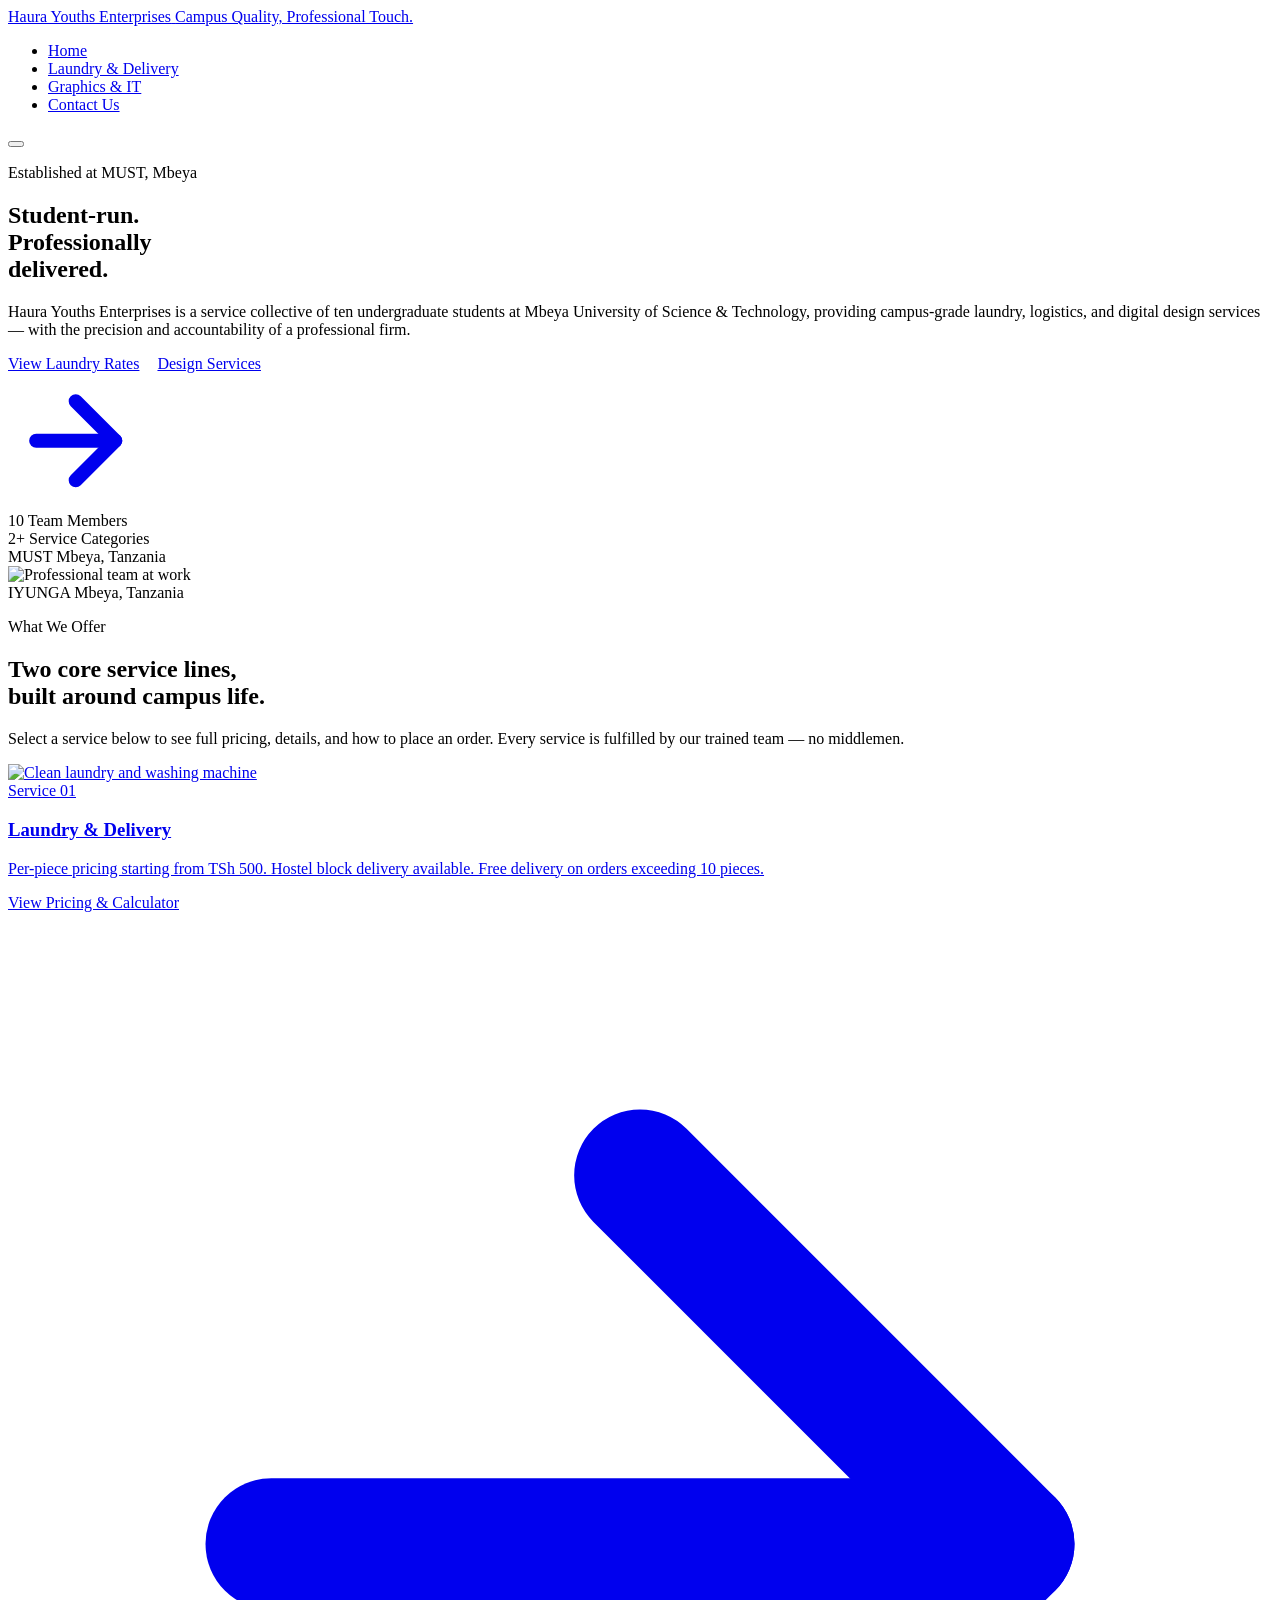
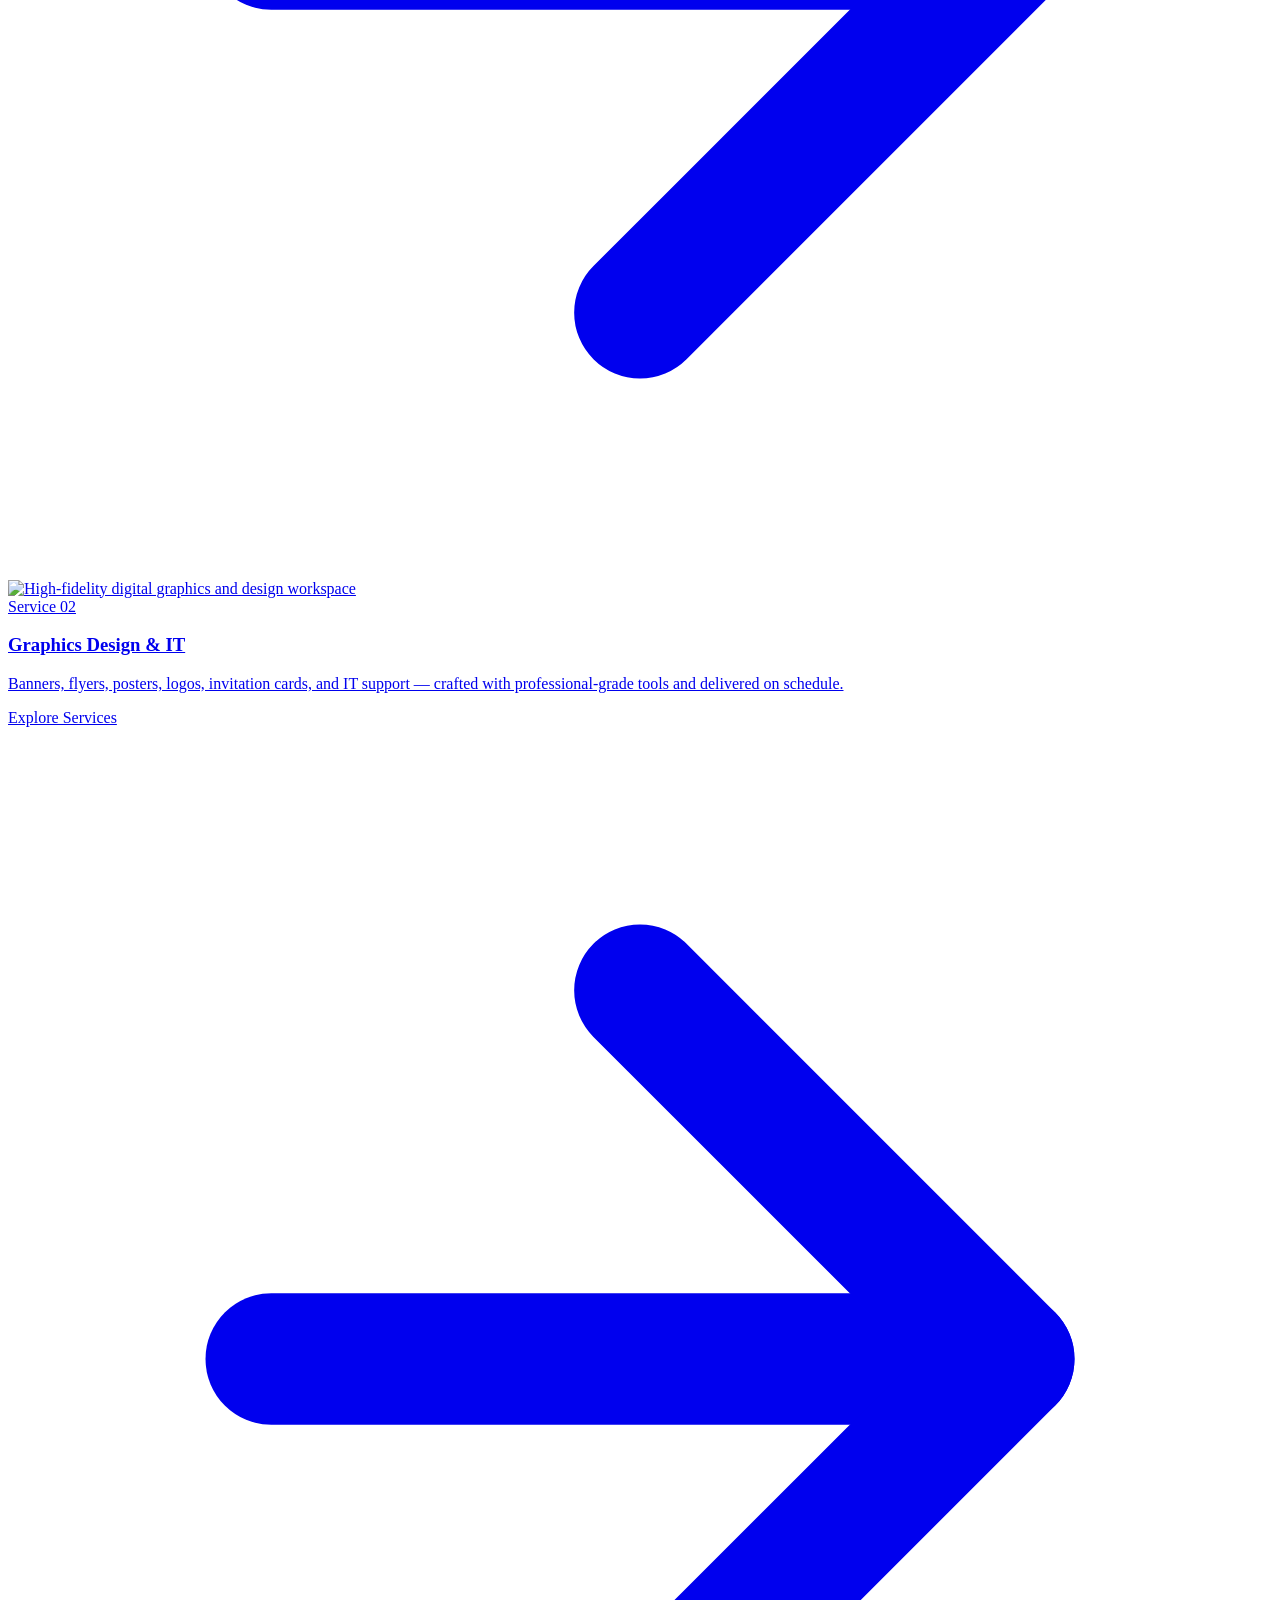
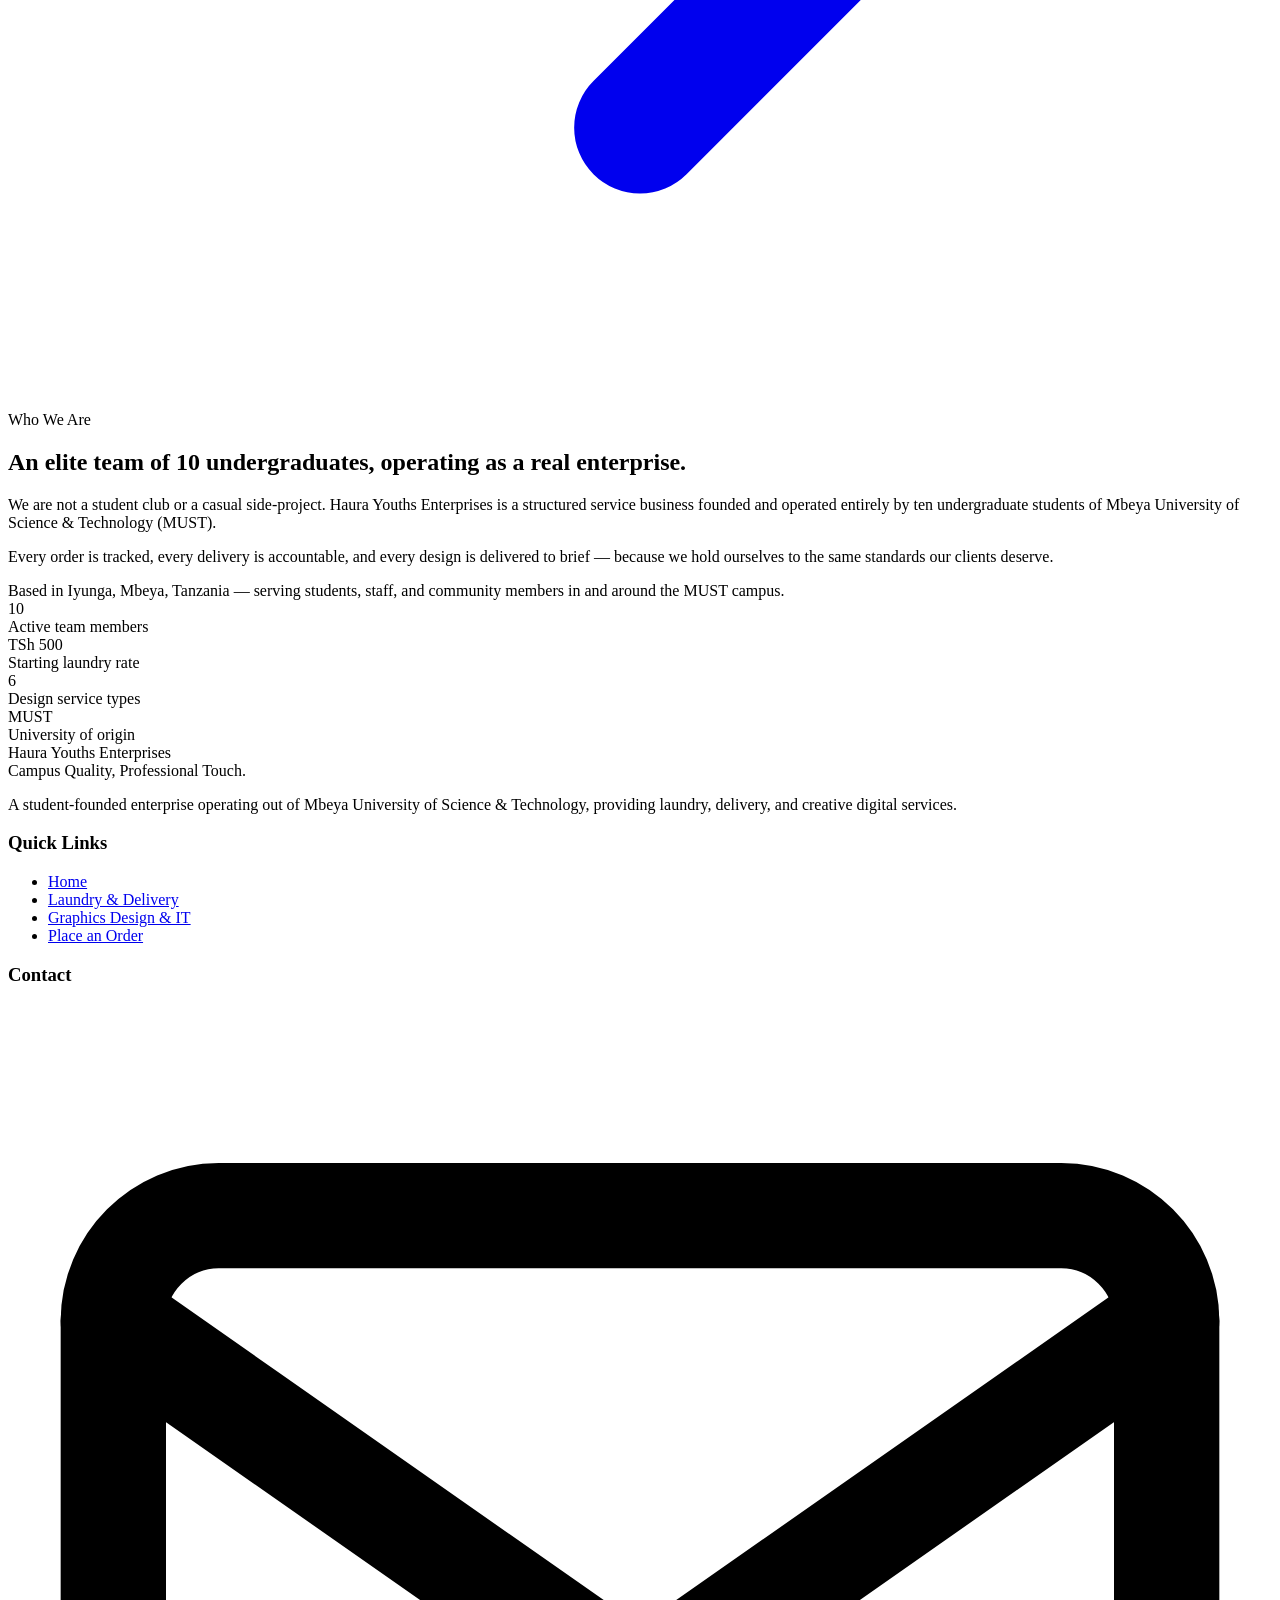
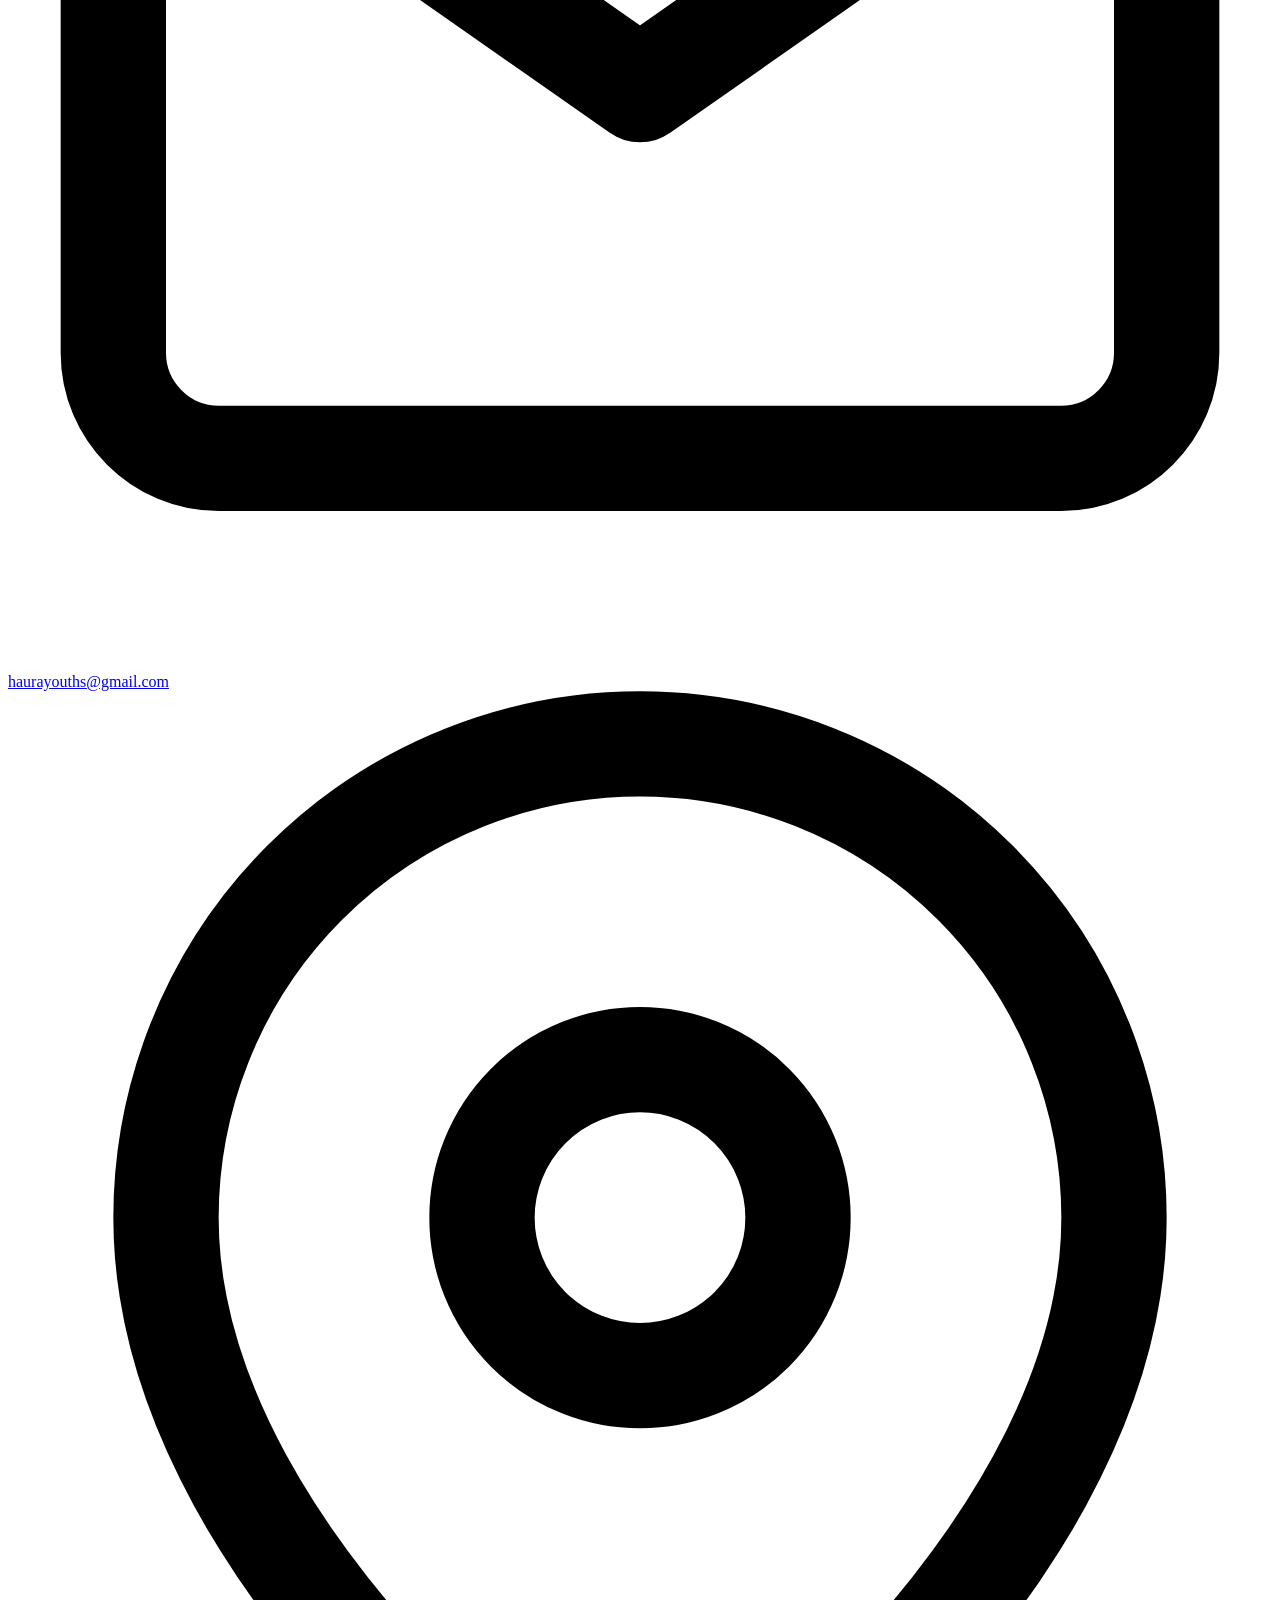
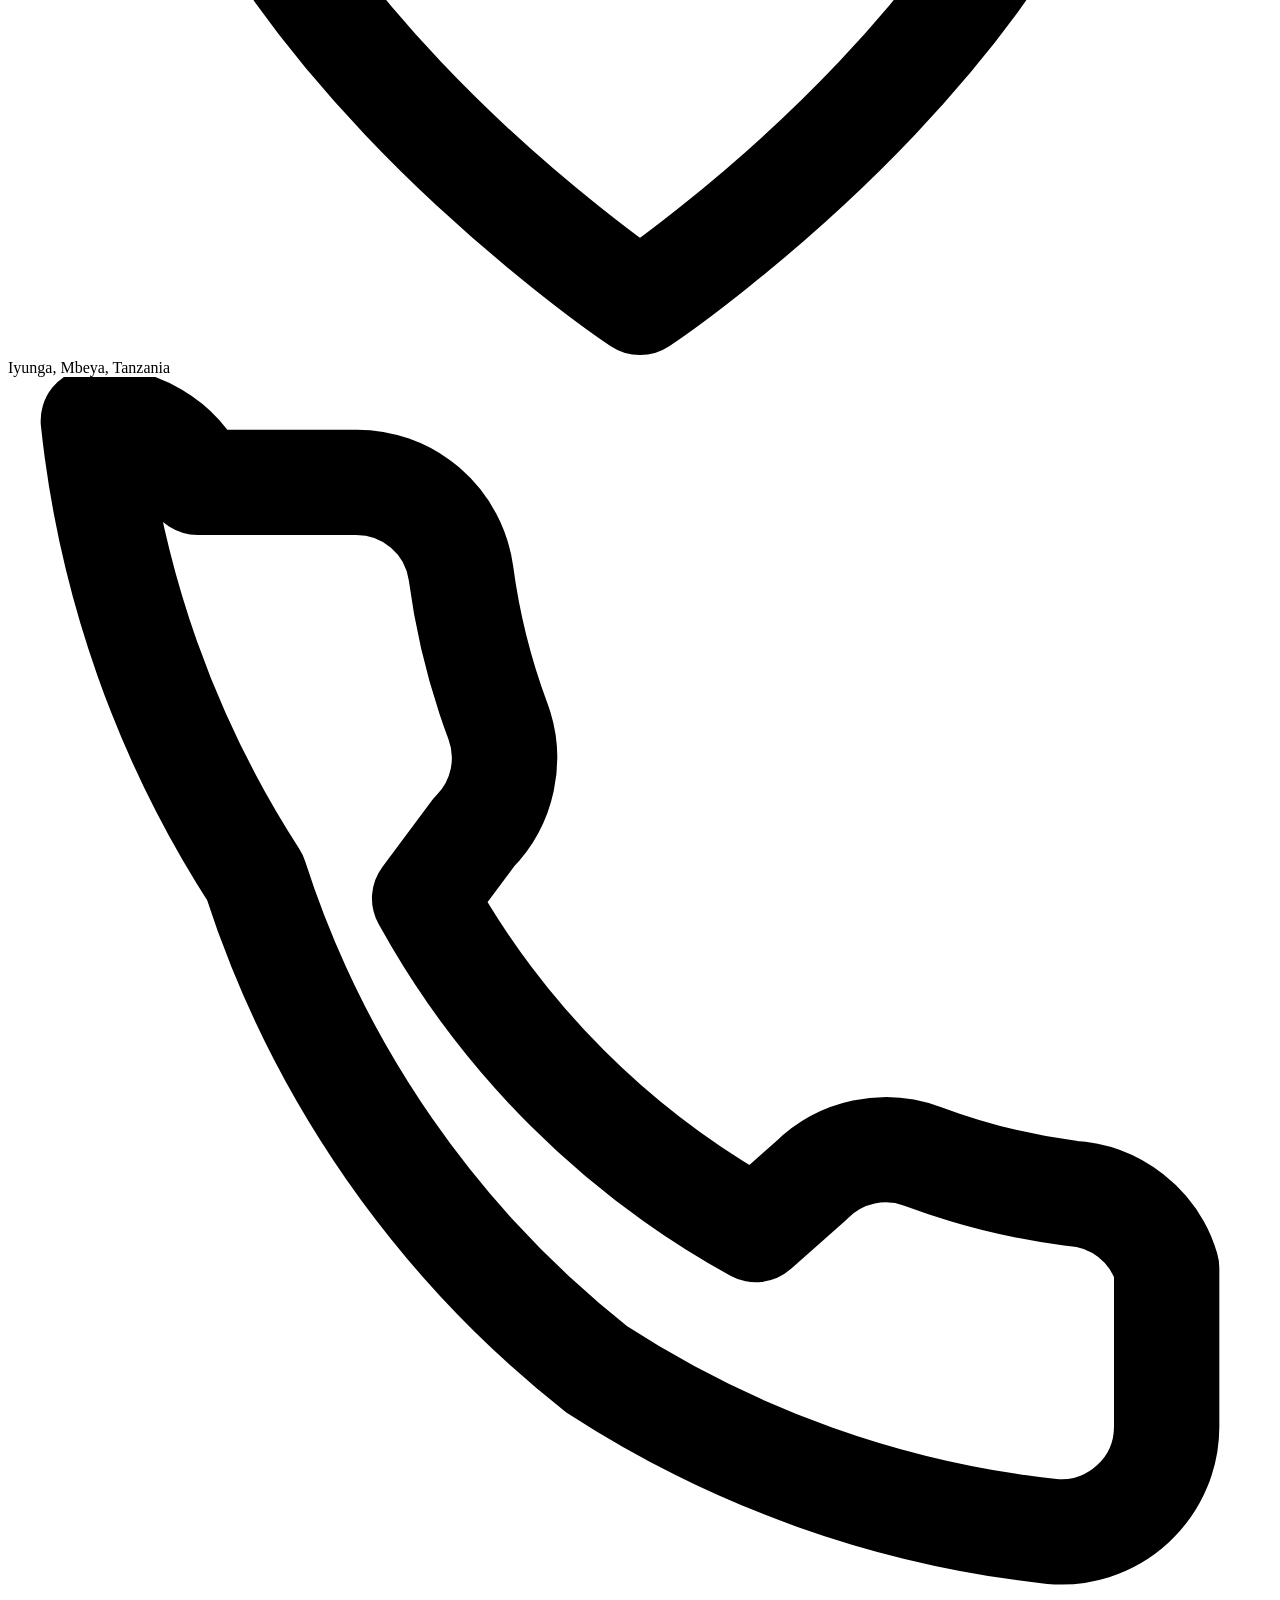
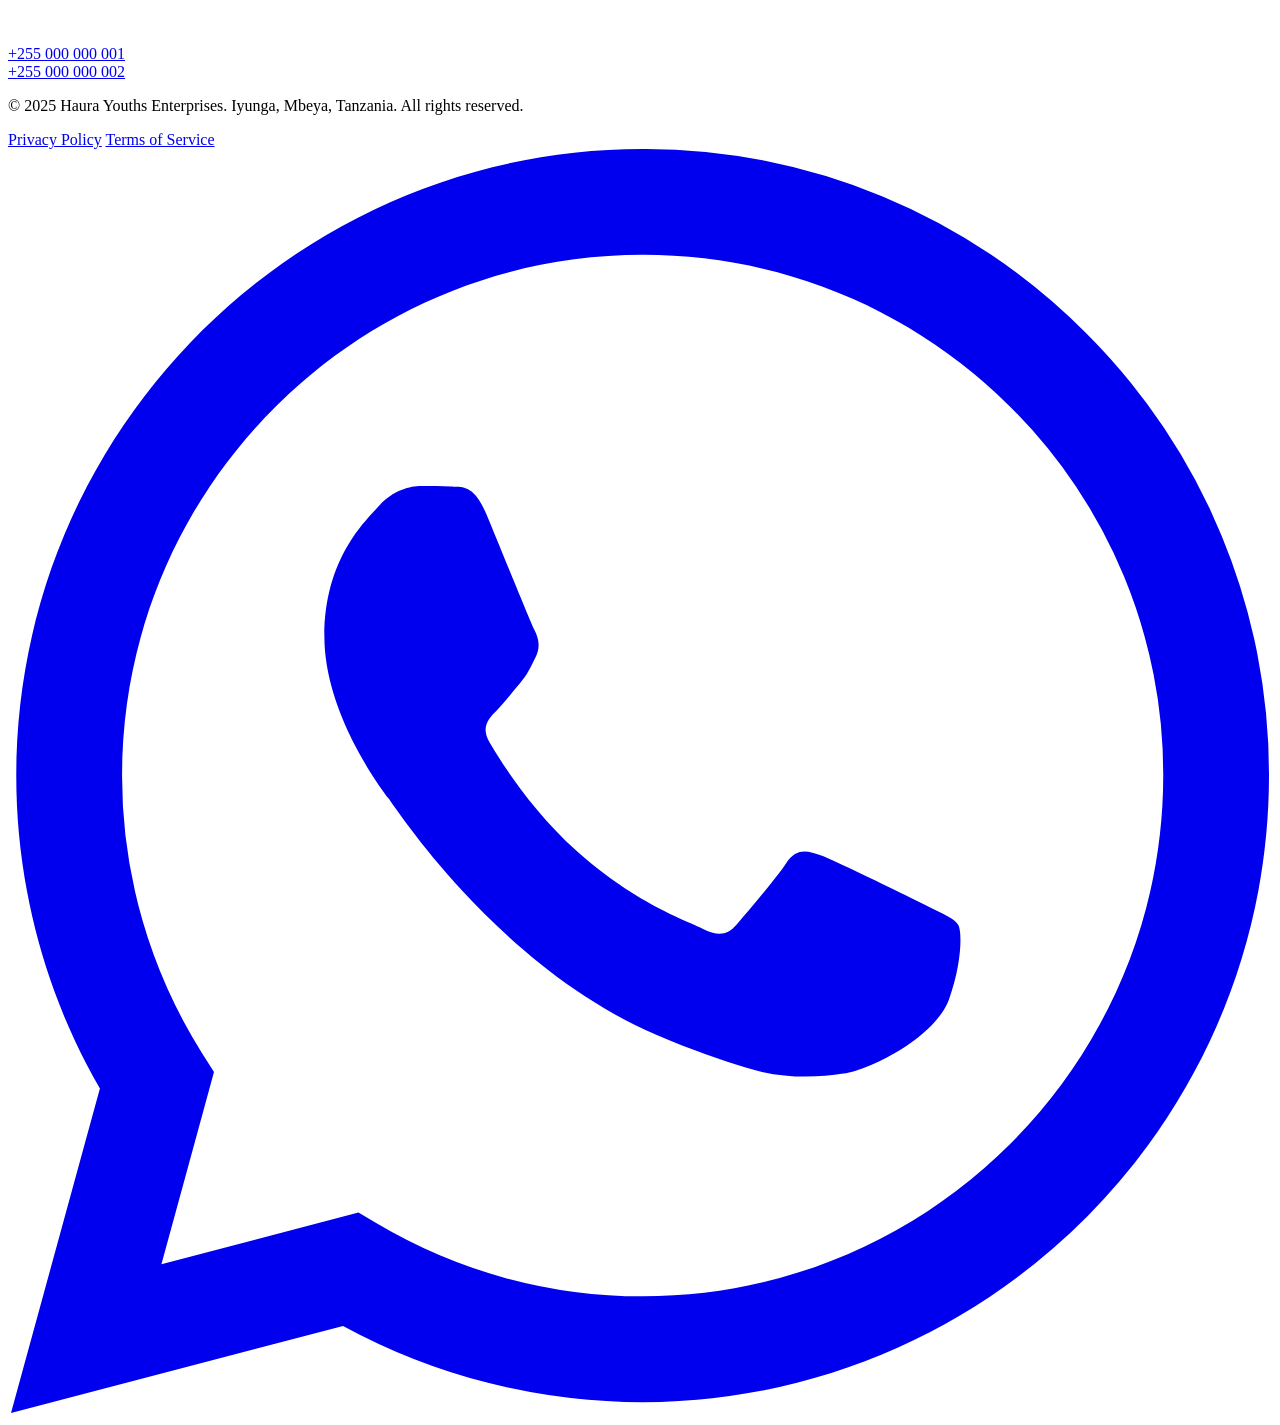
==== index.html @ 1fa43111 "Add files via upload adding, index.html, laundry and graphics." ====
<!DOCTYPE html>
<html lang="en">
<head>
  <meta charset="UTF-8" />
  <meta name="viewport" content="width=device-width, initial-scale=1.0" />
  <meta name="description" content="Haura Youths Enterprises — Campus-grade laundry, delivery, graphics design, and IT services by MUST students in Mbeya, Tanzania." />
  <title>Haura Youths Enterprises — Campus Quality, Professional Touch</title>
  <link rel="stylesheet" href="css/style.css" />
</head>
<body>

  <!-- NAVBAR -->
  <nav class="navbar" role="navigation" aria-label="Main navigation">
    <div class="navbar__inner">
      <a href="index.html" class="navbar__brand">
        <span class="navbar__name">Haura Youths Enterprises</span>
        <span class="navbar__tagline">Campus Quality, Professional Touch.</span>
      </a>
      <ul class="navbar__links" role="list">
        <li><a href="index.html" class="active">Home</a></li>
        <li><a href="laundry.html">Laundry &amp; Delivery</a></li>
        <li><a href="graphics.html">Graphics &amp; IT</a></li>
        <li><a href="mailto:haurayouths@gmail.com" class="nav-cta">Contact Us</a></li>
      </ul>
      <button class="nav-toggle" aria-label="Toggle menu" aria-expanded="false">
        <span></span>
        <span></span>
        <span></span>
      </button>
    </div>
  </nav>

  <!-- HERO -->
  <section class="hero" aria-labelledby="hero-title">
    <div class="hero__grid">
      <div class="hero__copy">
        <p class="hero__eyebrow">Established at MUST, Mbeya</p>
        <h1 class="hero__title" id="hero-title">
          Student-run.<br>
          <span class="accent">Professionally</span><br>
          delivered.
        </h1>
        <p class="hero__desc">
          Haura Youths Enterprises is a service collective of ten undergraduate students at Mbeya University of Science &amp; Technology, providing campus-grade laundry, logistics, and digital design services — with the precision and accountability of a professional firm.
        </p>
        <div style="display: flex; gap: 14px; flex-wrap: wrap;">
          <a href="laundry.html" class="btn btn--primary">
            View Laundry Rates
            <svg xmlns="http://www.w3.org/2000/svg" viewBox="0 0 24 24" fill="none" stroke="currentColor" stroke-width="2.5" stroke-linecap="round" stroke-linejoin="round"><line x1="5" y1="12" x2="19" y2="12"/><polyline points="12 5 19 12 12 19"/></svg>
          </a>
          <a href="graphics.html" class="btn btn--outline">
            Design Services
          </a>
        </div>

        <div class="hero__stats">
          <div class="stat">
            <span class="stat__number">10</span>
            <span class="stat__label">Team Members</span>
          </div>
          <div class="stat">
            <span class="stat__number">2+</span>
            <span class="stat__label">Service Categories</span>
          </div>
          <div class="stat">
            <span class="stat__number">MUST</span>
            <span class="stat__label">Mbeya, Tanzania</span>
          </div>
        </div>
      </div>

      <div class="hero__visual">
        <div class="hero__img-wrap">
          <img
            src="https://images.unsplash.com/photo-1556909114-f6e7ad7d3136?w=800&q=80"
            alt="Professional team at work"
            loading="eager"
          />
          <div class="hero__img-overlay"></div>
        </div>
        <div class="hero__badge">
          <span class="badge-main">IYUNGA</span>
          <span class="badge-sub">Mbeya, Tanzania</span>
        </div>
      </div>
    </div>
  </section>

  <!-- SERVICES GRID -->
  <section class="services" aria-labelledby="services-title">
    <div class="services__header reveal">
      <p class="section-label">What We Offer</p>
      <h2 class="services__title" id="services-title">Two core service lines,<br>built around campus life.</h2>
      <p class="services__subtitle">
        Select a service below to see full pricing, details, and how to place an order. Every service is fulfilled by our trained team — no middlemen.
      </p>
    </div>

    <div class="services__grid">
      <!-- Card 1 — Laundry -->
      <a href="laundry.html" class="service-card reveal reveal-delay-1" aria-label="Laundry and Delivery services">
        <img
          class="service-card__img"
          src="https://images.unsplash.com/photo-1582735689369-4fe89db7114c?w=900&q=80"
          alt="Clean laundry and washing machine"
          loading="lazy"
        />
        <div class="service-card__overlay"></div>
        <div class="service-card__content">
          <span class="service-card__tag">Service 01</span>
          <h3 class="service-card__title">Laundry &amp; Delivery</h3>
          <p class="service-card__desc">
            Per-piece pricing starting from TSh 500. Hostel block delivery available. Free delivery on orders exceeding 10 pieces.
          </p>
          <span class="service-card__cta">
            View Pricing &amp; Calculator
            <svg xmlns="http://www.w3.org/2000/svg" viewBox="0 0 24 24" fill="none" stroke="currentColor" stroke-width="2.5" stroke-linecap="round" stroke-linejoin="round"><line x1="5" y1="12" x2="19" y2="12"/><polyline points="12 5 19 12 12 19"/></svg>
          </span>
        </div>
      </a>

      <!-- Card 2 — Graphics -->
      <a href="graphics.html" class="service-card reveal reveal-delay-2" aria-label="Graphics Design and IT services">
        <img
          class="service-card__img"
          src="https://images.unsplash.com/photo-1626785774625-ddcddc3445e9?w=900&q=80"
          alt="High-fidelity digital graphics and design workspace"
          loading="lazy"
        />
        <div class="service-card__overlay"></div>
        <div class="service-card__content">
          <span class="service-card__tag">Service 02</span>
          <h3 class="service-card__title">Graphics Design &amp; IT</h3>
          <p class="service-card__desc">
            Banners, flyers, posters, logos, invitation cards, and IT support — crafted with professional-grade tools and delivered on schedule.
          </p>
          <span class="service-card__cta">
            Explore Services
            <svg xmlns="http://www.w3.org/2000/svg" viewBox="0 0 24 24" fill="none" stroke="currentColor" stroke-width="2.5" stroke-linecap="round" stroke-linejoin="round"><line x1="5" y1="12" x2="19" y2="12"/><polyline points="12 5 19 12 12 19"/></svg>
          </span>
        </div>
      </a>
    </div>
  </section>

  <!-- ABOUT STRIP -->
  <section class="about-strip" aria-labelledby="about-title">
    <div class="about-strip__inner">
      <div class="reveal">
        <p class="section-label">Who We Are</p>
        <h2 class="about-strip__title" id="about-title">An elite team of 10 undergraduates, operating as a real enterprise.</h2>
        <p class="about-strip__text">
          We are not a student club or a casual side-project. Haura Youths Enterprises is a structured service business founded and operated entirely by ten undergraduate students of Mbeya University of Science &amp; Technology (MUST).
        </p>
        <p class="about-strip__text">
          Every order is tracked, every delivery is accountable, and every design is delivered to brief — because we hold ourselves to the same standards our clients deserve.
        </p>
        <div class="about-strip__highlight">
          Based in Iyunga, Mbeya, Tanzania — serving students, staff, and community members in and around the MUST campus.
        </div>
      </div>

      <div class="about-strip__grid reveal reveal-delay-2">
        <div class="about-stat-card">
          <div class="about-stat-card__num">10</div>
          <div class="about-stat-card__label">Active team members</div>
        </div>
        <div class="about-stat-card">
          <div class="about-stat-card__num">TSh 500</div>
          <div class="about-stat-card__label">Starting laundry rate</div>
        </div>
        <div class="about-stat-card">
          <div class="about-stat-card__num">6</div>
          <div class="about-stat-card__label">Design service types</div>
        </div>
        <div class="about-stat-card">
          <div class="about-stat-card__num">MUST</div>
          <div class="about-stat-card__label">University of origin</div>
        </div>
      </div>
    </div>
  </section>

  <!-- FOOTER / CONTACT -->
  <footer class="footer" role="contentinfo">
    <div class="footer__inner">
      <div class="footer__top">
        <!-- Brand -->
        <div>
          <div class="footer__brand-name">Haura Youths Enterprises</div>
          <div class="footer__brand-tag">Campus Quality, Professional Touch.</div>
          <p class="footer__brand-desc">
            A student-founded enterprise operating out of Mbeya University of Science &amp; Technology, providing laundry, delivery, and creative digital services.
          </p>
        </div>

        <!-- Quick Links -->
        <div>
          <h3 class="footer__col-title">Quick Links</h3>
          <ul class="footer__links">
            <li><a href="index.html">Home</a></li>
            <li><a href="laundry.html">Laundry &amp; Delivery</a></li>
            <li><a href="graphics.html">Graphics Design &amp; IT</a></li>
            <li><a href="mailto:haurayouths@gmail.com">Place an Order</a></li>
          </ul>
        </div>

        <!-- Contact -->
        <div>
          <h3 class="footer__col-title">Contact</h3>

          <div class="footer__contact-item">
            <svg xmlns="http://www.w3.org/2000/svg" viewBox="0 0 24 24" fill="none" stroke="currentColor" stroke-width="2" stroke-linecap="round" stroke-linejoin="round"><path d="M4 4h16c1.1 0 2 .9 2 2v12c0 1.1-.9 2-2 2H4c-1.1 0-2-.9-2-2V6c0-1.1.9-2 2-2z"/><polyline points="22,6 12,13 2,6"/></svg>
            <a href="mailto:haurayouths@gmail.com">haurayouths@gmail.com</a>
          </div>

          <div class="footer__contact-item">
            <svg xmlns="http://www.w3.org/2000/svg" viewBox="0 0 24 24" fill="none" stroke="currentColor" stroke-width="2" stroke-linecap="round" stroke-linejoin="round"><path d="M21 10c0 7-9 13-9 13s-9-6-9-13a9 9 0 0 1 18 0z"/><circle cx="12" cy="10" r="3"/></svg>
            <span>Iyunga, Mbeya, Tanzania</span>
          </div>

          <div class="footer__contact-item">
            <svg xmlns="http://www.w3.org/2000/svg" viewBox="0 0 24 24" fill="none" stroke="currentColor" stroke-width="2" stroke-linecap="round" stroke-linejoin="round"><path d="M22 16.92v3a2 2 0 0 1-2.18 2 19.79 19.79 0 0 1-8.63-3.07A19.5 19.5 0 0 1 4.69 9.5a19.79 19.79 0 0 1-3.07-8.67A2 2 0 0 1 3.6 2h3a2 2 0 0 1 2 1.72c.127.96.361 1.903.7 2.81a2 2 0 0 1-.45 2.11L7.91 9.9a16 16 0 0 0 6.29 6.29l1.06-.94a2 2 0 0 1 2.11-.45c.907.339 1.85.573 2.81.7A2 2 0 0 1 22 16.92z"/></svg>
            <div>
              <a href="tel:+255000000001">+255 000 000 001</a><br />
              <a href="tel:+255000000002">+255 000 000 002</a>
            </div>
          </div>
        </div>
      </div>

      <div class="footer__bottom">
        <p class="footer__copy">&copy; 2025 Haura Youths Enterprises. Iyunga, Mbeya, Tanzania. All rights reserved.</p>
        <nav class="footer__legal" aria-label="Legal links">
          <a href="#">Privacy Policy</a>
          <a href="#">Terms of Service</a>
        </nav>
      </div>
    </div>
  </footer>

  <!-- WhatsApp Float -->
  <a href="https://wa.me/255000000001" class="whatsapp-float" aria-label="Contact us on WhatsApp" target="_blank" rel="noopener noreferrer">
    <svg xmlns="http://www.w3.org/2000/svg" viewBox="0 0 24 24" fill="currentColor">
      <path d="M17.472 14.382c-.297-.149-1.758-.867-2.03-.967-.273-.099-.471-.148-.67.15-.197.297-.767.966-.94 1.164-.173.199-.347.223-.644.075-.297-.15-1.255-.463-2.39-1.475-.883-.788-1.48-1.761-1.653-2.059-.173-.297-.018-.458.13-.606.134-.133.298-.347.446-.52.149-.174.198-.298.298-.497.099-.198.05-.371-.025-.52-.075-.149-.669-1.612-.916-2.207-.242-.579-.487-.5-.669-.51-.173-.008-.371-.01-.57-.01-.198 0-.52.074-.792.372-.272.297-1.04 1.016-1.04 2.479 0 1.462 1.065 2.875 1.213 3.074.149.198 2.096 3.2 5.077 4.487.709.306 1.262.489 1.694.625.712.227 1.36.195 1.871.118.571-.085 1.758-.719 2.006-1.413.248-.694.248-1.289.173-1.413-.074-.124-.272-.198-.57-.347m-5.421 7.403h-.004a9.87 9.87 0 01-5.031-1.378l-.361-.214-3.741.982.998-3.648-.235-.374a9.86 9.86 0 01-1.51-5.26c.001-5.45 4.436-9.884 9.888-9.884 2.64 0 5.122 1.03 6.988 2.898a9.825 9.825 0 012.893 6.994c-.003 5.45-4.437 9.884-9.885 9.884m8.413-18.297A11.815 11.815 0 0012.05 0C5.495 0 .16 5.335.157 11.892c0 2.096.547 4.142 1.588 5.945L.057 24l6.305-1.654a11.882 11.882 0 005.683 1.448h.005c6.554 0 11.89-5.335 11.893-11.893a11.821 11.821 0 00-3.48-8.413z"/>
    </svg>
  </a>

  <script src="js/main.js"></script>
</body>
</html>
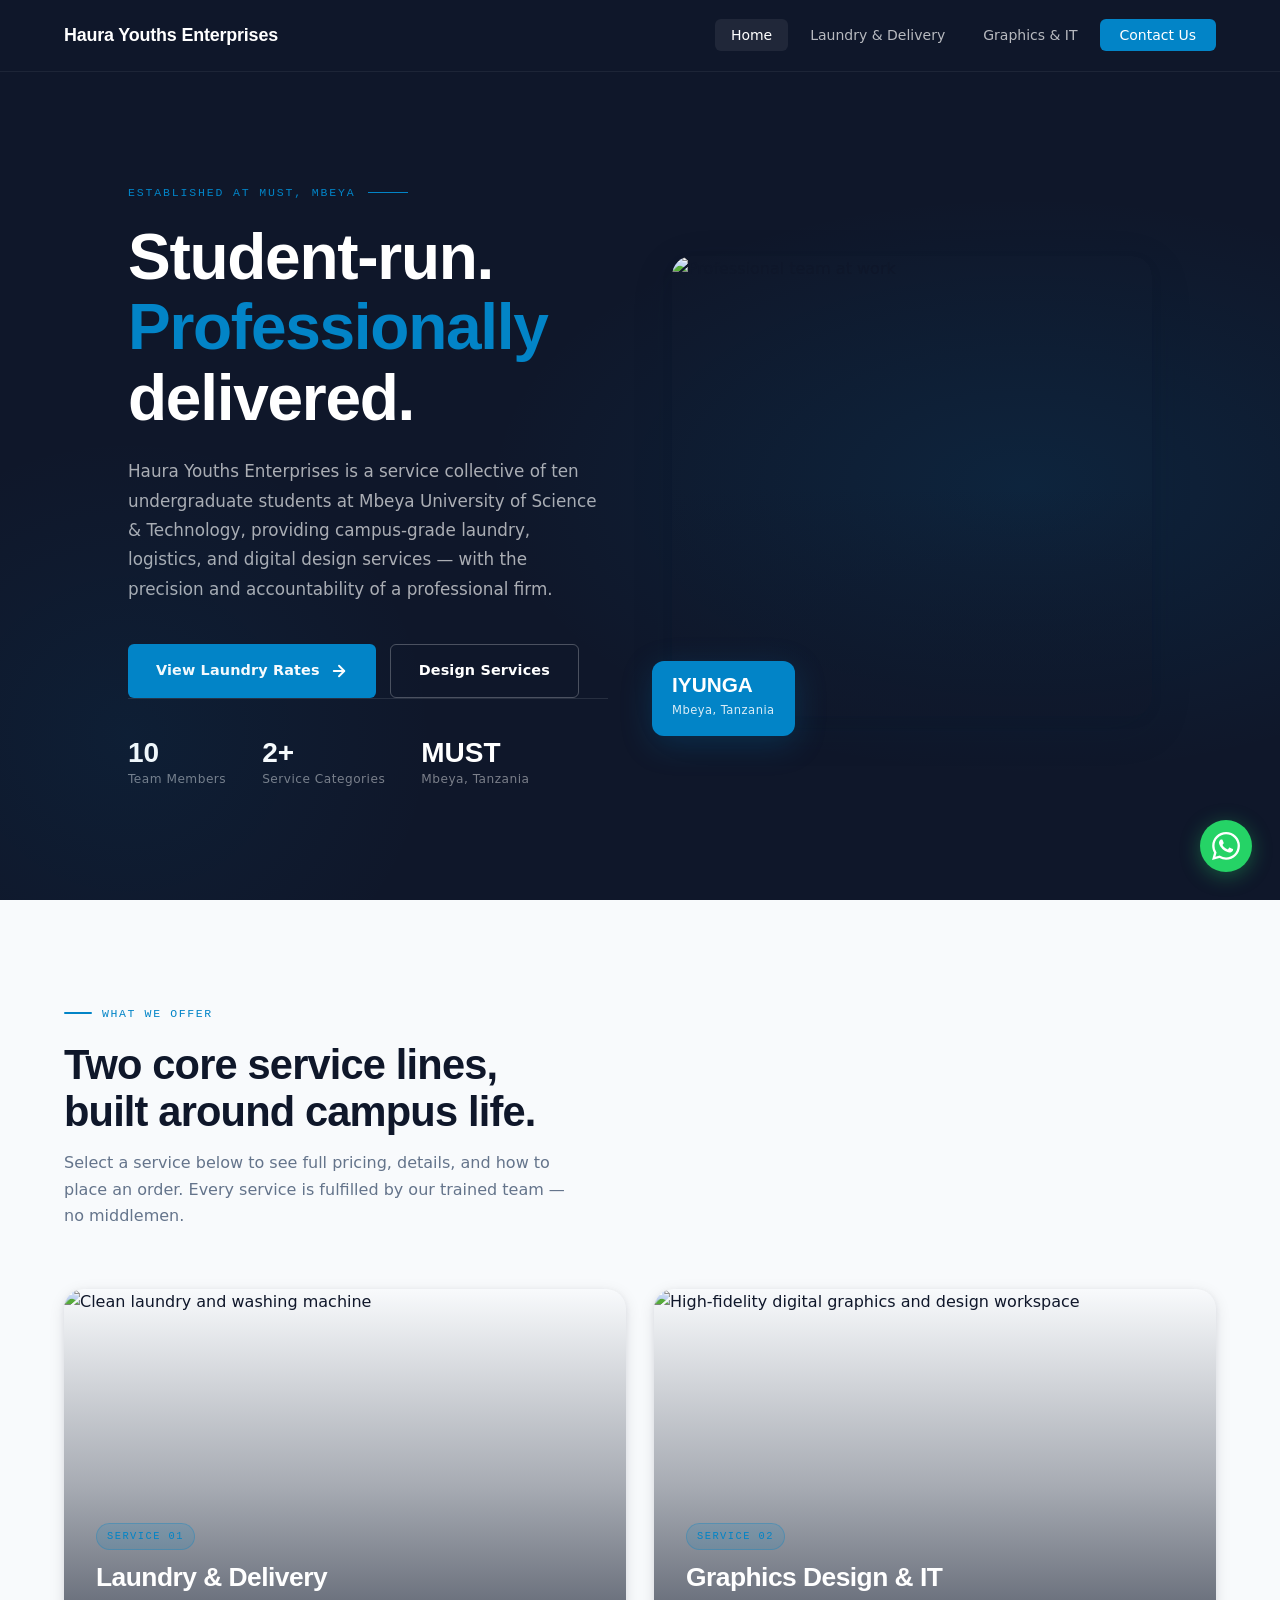
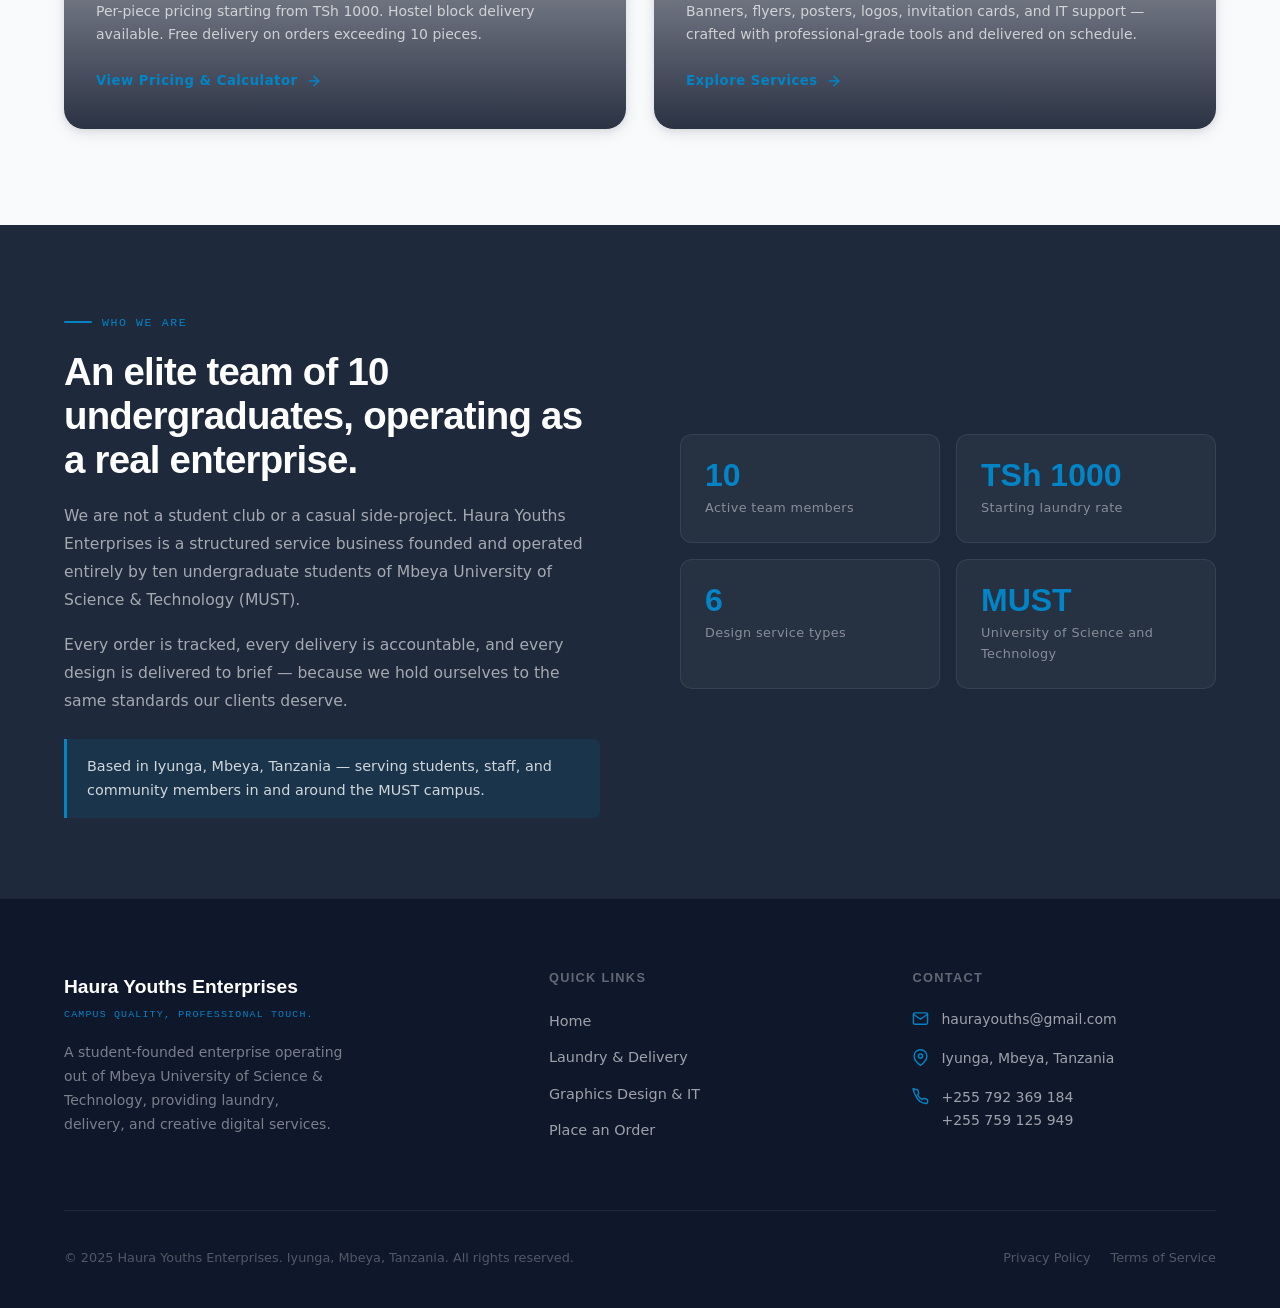
==== commit 43b0c70a: "Update pricing and contact information in index.html" ====
--- a/index.html
+++ b/index.html
@@ -14,7 +14,7 @@
     <div class="navbar__inner">
       <a href="index.html" class="navbar__brand">
         <span class="navbar__name">Haura Youths Enterprises</span>
-        <span class="navbar__tagline">Campus Quality, Professional Touch.</span>
+  
       </a>
       <ul class="navbar__links" role="list">
         <li><a href="index.html" class="active">Home</a></li>
@@ -110,7 +110,7 @@
           <span class="service-card__tag">Service 01</span>
           <h3 class="service-card__title">Laundry &amp; Delivery</h3>
           <p class="service-card__desc">
-            Per-piece pricing starting from TSh 500. Hostel block delivery available. Free delivery on orders exceeding 10 pieces.
+            Per-piece pricing starting from TSh 1000. Hostel block delivery available. Free delivery on orders exceeding 10 pieces.
           </p>
           <span class="service-card__cta">
             View Pricing &amp; Calculator
@@ -166,7 +166,7 @@
           <div class="about-stat-card__label">Active team members</div>
         </div>
         <div class="about-stat-card">
-          <div class="about-stat-card__num">TSh 500</div>
+          <div class="about-stat-card__num">TSh 1000</div>
           <div class="about-stat-card__label">Starting laundry rate</div>
         </div>
         <div class="about-stat-card">
@@ -175,7 +175,7 @@
         </div>
         <div class="about-stat-card">
           <div class="about-stat-card__num">MUST</div>
-          <div class="about-stat-card__label">University of origin</div>
+          <div class="about-stat-card__label">University of Science and Technology</div>
         </div>
       </div>
     </div>
@@ -222,8 +222,8 @@
           <div class="footer__contact-item">
             <svg xmlns="http://www.w3.org/2000/svg" viewBox="0 0 24 24" fill="none" stroke="currentColor" stroke-width="2" stroke-linecap="round" stroke-linejoin="round"><path d="M22 16.92v3a2 2 0 0 1-2.18 2 19.79 19.79 0 0 1-8.63-3.07A19.5 19.5 0 0 1 4.69 9.5a19.79 19.79 0 0 1-3.07-8.67A2 2 0 0 1 3.6 2h3a2 2 0 0 1 2 1.72c.127.96.361 1.903.7 2.81a2 2 0 0 1-.45 2.11L7.91 9.9a16 16 0 0 0 6.29 6.29l1.06-.94a2 2 0 0 1 2.11-.45c.907.339 1.85.573 2.81.7A2 2 0 0 1 22 16.92z"/></svg>
             <div>
-              <a href="tel:+255000000001">+255 000 000 001</a><br />
-              <a href="tel:+255000000002">+255 000 000 002</a>
+              <a href="tel:+255792369184">+255 792 369 184</a><br />
+              <a href="tel:+255759125949">+255 759 125 949</a>
             </div>
           </div>
         </div>
@@ -240,7 +240,7 @@
   </footer>
 
   <!-- WhatsApp Float -->
-  <a href="https://wa.me/255000000001" class="whatsapp-float" aria-label="Contact us on WhatsApp" target="_blank" rel="noopener noreferrer">
+  <a href="https://wa.me/+255792369184" class="whatsapp-float" aria-label="Contact us on WhatsApp" target="_blank" rel="noopener noreferrer">
     <svg xmlns="http://www.w3.org/2000/svg" viewBox="0 0 24 24" fill="currentColor">
       <path d="M17.472 14.382c-.297-.149-1.758-.867-2.03-.967-.273-.099-.471-.148-.67.15-.197.297-.767.966-.94 1.164-.173.199-.347.223-.644.075-.297-.15-1.255-.463-2.39-1.475-.883-.788-1.48-1.761-1.653-2.059-.173-.297-.018-.458.13-.606.134-.133.298-.347.446-.52.149-.174.198-.298.298-.497.099-.198.05-.371-.025-.52-.075-.149-.669-1.612-.916-2.207-.242-.579-.487-.5-.669-.51-.173-.008-.371-.01-.57-.01-.198 0-.52.074-.792.372-.272.297-1.04 1.016-1.04 2.479 0 1.462 1.065 2.875 1.213 3.074.149.198 2.096 3.2 5.077 4.487.709.306 1.262.489 1.694.625.712.227 1.36.195 1.871.118.571-.085 1.758-.719 2.006-1.413.248-.694.248-1.289.173-1.413-.074-.124-.272-.198-.57-.347m-5.421 7.403h-.004a9.87 9.87 0 01-5.031-1.378l-.361-.214-3.741.982.998-3.648-.235-.374a9.86 9.86 0 01-1.51-5.26c.001-5.45 4.436-9.884 9.888-9.884 2.64 0 5.122 1.03 6.988 2.898a9.825 9.825 0 012.893 6.994c-.003 5.45-4.437 9.884-9.885 9.884m8.413-18.297A11.815 11.815 0 0012.05 0C5.495 0 .16 5.335.157 11.892c0 2.096.547 4.142 1.588 5.945L.057 24l6.305-1.654a11.882 11.882 0 005.683 1.448h.005c6.554 0 11.89-5.335 11.893-11.893a11.821 11.821 0 00-3.48-8.413z"/>
     </svg>
--- a/css/style.css
+++ b/css/style.css
@@ -0,0 +1,1475 @@
+/* ============================================================
+   HAURA YOUTHS ENTERPRISES — Global Stylesheet
+   Design System: Corporate Deep Slate + Sky Blue Accent
+   ============================================================ */
+
+/* --- Variables --- */
+:root {
+  --color-primary: #0F172A;
+  --color-primary-light: #1E293B;
+  --color-primary-mid: #334155;
+  --color-secondary: #F8FAFC;
+  --color-secondary-dark: #E2E8F0;
+  --color-accent: #0284C7;
+  --color-accent-dark: #0369A1;
+  --color-accent-glow: rgba(2, 132, 199, 0.15);
+  --color-text-main: #0F172A;
+  --color-text-muted: #64748B;
+  --color-text-light: #94A3B8;
+  --color-surface: #FFFFFF;
+  --color-border: #E2E8F0;
+  --color-success: #059669;
+
+  --font-display: 'Syne', 'Barlow Condensed', sans-serif;
+  --font-body: 'DM Sans', 'Outfit', system-ui, sans-serif;
+  --font-mono: 'IBM Plex Mono', monospace;
+
+  --shadow-sm: 0 1px 3px rgba(15, 23, 42, 0.08), 0 1px 2px rgba(15, 23, 42, 0.06);
+  --shadow-md: 0 4px 16px rgba(15, 23, 42, 0.10), 0 2px 6px rgba(15, 23, 42, 0.07);
+  --shadow-lg: 0 12px 40px rgba(15, 23, 42, 0.16), 0 4px 12px rgba(15, 23, 42, 0.08);
+  --shadow-accent: 0 8px 32px rgba(2, 132, 199, 0.22);
+
+  --radius-sm: 6px;
+  --radius-md: 12px;
+  --radius-lg: 20px;
+
+  --nav-h: 72px;
+  --transition: 0.28s cubic-bezier(0.4, 0, 0.2, 1);
+}
+
+/* --- Reset --- */
+*,
+*::before,
+*::after {
+  box-sizing: border-box;
+  margin: 0;
+  padding: 0;
+}
+
+html {
+  scroll-behavior: smooth;
+  -webkit-font-smoothing: antialiased;
+}
+
+body {
+  font-family: var(--font-body);
+  background-color: var(--color-secondary);
+  color: var(--color-text-main);
+  line-height: 1.65;
+  min-height: 100vh;
+}
+
+img {
+  display: block;
+  max-width: 100%;
+}
+
+a {
+  color: inherit;
+  text-decoration: none;
+}
+
+ul {
+  list-style: none;
+}
+
+/* --- Load Google Fonts --- */
+@import url('https://fonts.googleapis.com/css2?family=Syne:wght@600;700;800&family=DM+Sans:wght@300;400;500;600&family=IBM+Plex+Mono:wght@400;500&display=swap');
+
+/* ============================================================
+   TYPOGRAPHY
+   ============================================================ */
+
+h1, h2, h3, h4 {
+  font-family: var(--font-display);
+  font-weight: 700;
+  letter-spacing: -0.02em;
+  line-height: 1.15;
+}
+
+.section-label {
+  font-family: var(--font-mono);
+  font-size: 0.72rem;
+  font-weight: 500;
+  letter-spacing: 0.14em;
+  text-transform: uppercase;
+  color: var(--color-accent);
+  display: inline-flex;
+  align-items: center;
+  gap: 10px;
+  margin-bottom: 18px;
+}
+
+.section-label::before {
+  content: '';
+  display: inline-block;
+  width: 28px;
+  height: 2px;
+  background: var(--color-accent);
+  border-radius: 2px;
+}
+
+/* ============================================================
+   NAVBAR
+   ============================================================ */
+
+.navbar {
+  position: sticky;
+  top: 0;
+  z-index: 100;
+  height: var(--nav-h);
+  background: var(--color-primary);
+  border-bottom: 1px solid rgba(255, 255, 255, 0.06);
+  display: flex;
+  align-items: center;
+  padding: 0 5%;
+  backdrop-filter: blur(12px);
+}
+
+.navbar__inner {
+  width: 100%;
+  max-width: 1280px;
+  margin: 0 auto;
+  display: flex;
+  align-items: center;
+  justify-content: space-between;
+}
+
+.navbar__brand {
+  display: flex;
+  flex-direction: column;
+  gap: 1px;
+}
+
+.navbar__name {
+  font-family: var(--font-display);
+  font-size: 1.12rem;
+  font-weight: 800;
+  letter-spacing: -0.01em;
+  color: #FFFFFF;
+}
+
+.navbar__tagline {
+  font-family: var(--font-mono);
+  font-size: 0.62rem;
+  letter-spacing: 0.12em;
+  text-transform: uppercase;
+  color: var(--color-accent);
+}
+
+.navbar__links {
+  display: flex;
+  align-items: center;
+  gap: 6px;
+}
+
+.navbar__links a {
+  font-size: 0.875rem;
+  font-weight: 500;
+  color: rgba(255, 255, 255, 0.7);
+  padding: 8px 16px;
+  border-radius: var(--radius-sm);
+  transition: color var(--transition), background var(--transition);
+}
+
+.navbar__links a:hover,
+.navbar__links a.active {
+  color: #FFFFFF;
+  background: rgba(255, 255, 255, 0.07);
+}
+
+.navbar__links a.nav-cta {
+  background: var(--color-accent);
+  color: #FFFFFF;
+  padding: 8px 20px;
+  transition: background var(--transition), transform var(--transition), box-shadow var(--transition);
+}
+
+.navbar__links a.nav-cta:hover {
+  background: var(--color-accent-dark);
+  transform: translateY(-1px);
+  box-shadow: var(--shadow-accent);
+}
+
+/* Mobile menu toggle */
+.nav-toggle {
+  display: none;
+  flex-direction: column;
+  gap: 5px;
+  cursor: pointer;
+  padding: 6px;
+  background: none;
+  border: none;
+}
+
+.nav-toggle span {
+  display: block;
+  width: 24px;
+  height: 2px;
+  background: #fff;
+  border-radius: 2px;
+  transition: var(--transition);
+}
+
+/* ============================================================
+   LAYOUT UTILITIES
+   ============================================================ */
+
+.container {
+  width: 100%;
+  max-width: 1280px;
+  margin: 0 auto;
+  padding: 0 5%;
+}
+
+.section {
+  padding: 96px 5%;
+}
+
+.section--dark {
+  background: var(--color-primary);
+  color: #FFFFFF;
+}
+
+.section--mid {
+  background: var(--color-primary-light);
+  color: #FFFFFF;
+}
+
+/* ============================================================
+   HERO (INDEX)
+   ============================================================ */
+
+.hero {
+  background: var(--color-primary);
+  padding: 0 5%;
+  min-height: calc(100vh - var(--nav-h));
+  display: flex;
+  align-items: center;
+  position: relative;
+  overflow: hidden;
+}
+
+.hero::before {
+  content: '';
+  position: absolute;
+  inset: 0;
+  background:
+    radial-gradient(ellipse 60% 50% at 80% 50%, rgba(2, 132, 199, 0.12) 0%, transparent 70%),
+    radial-gradient(ellipse 40% 60% at 10% 80%, rgba(2, 132, 199, 0.07) 0%, transparent 60%);
+  pointer-events: none;
+}
+
+.hero__grid {
+  max-width: 1280px;
+  margin: 0 auto;
+  display: grid;
+  grid-template-columns: 1fr 1fr;
+  gap: 64px;
+  align-items: center;
+  padding: 80px 0;
+}
+
+.hero__eyebrow {
+  font-family: var(--font-mono);
+  font-size: 0.72rem;
+  font-weight: 500;
+  letter-spacing: 0.16em;
+  text-transform: uppercase;
+  color: var(--color-accent);
+  margin-bottom: 20px;
+  display: flex;
+  align-items: center;
+  gap: 12px;
+}
+
+.hero__eyebrow::after {
+  content: '';
+  flex: 1;
+  max-width: 40px;
+  height: 1px;
+  background: var(--color-accent);
+}
+
+.hero__title {
+  font-size: clamp(2.6rem, 5vw, 4rem);
+  font-weight: 800;
+  color: #FFFFFF;
+  line-height: 1.1;
+  margin-bottom: 24px;
+}
+
+.hero__title .accent {
+  color: var(--color-accent);
+}
+
+.hero__desc {
+  font-size: 1.05rem;
+  font-weight: 300;
+  color: rgba(255, 255, 255, 0.65);
+  max-width: 480px;
+  margin-bottom: 40px;
+  line-height: 1.75;
+}
+
+.hero__stats {
+  display: flex;
+  gap: 36px;
+  padding-top: 40px;
+  border-top: 1px solid rgba(255, 255, 255, 0.1);
+}
+
+.stat {
+  display: flex;
+  flex-direction: column;
+  gap: 2px;
+}
+
+.stat__number {
+  font-family: var(--font-display);
+  font-size: 1.75rem;
+  font-weight: 800;
+  color: #FFFFFF;
+  line-height: 1;
+}
+
+.stat__label {
+  font-size: 0.76rem;
+  font-weight: 400;
+  color: rgba(255, 255, 255, 0.45);
+  letter-spacing: 0.04em;
+}
+
+.hero__visual {
+  position: relative;
+  display: flex;
+  flex-direction: column;
+  gap: 16px;
+}
+
+.hero__badge {
+  position: absolute;
+  bottom: -20px;
+  left: -20px;
+  background: var(--color-accent);
+  color: #fff;
+  padding: 14px 20px;
+  border-radius: var(--radius-md);
+  z-index: 2;
+  box-shadow: var(--shadow-accent);
+}
+
+.hero__badge .badge-main {
+  font-family: var(--font-display);
+  font-size: 1.3rem;
+  font-weight: 800;
+  display: block;
+  line-height: 1;
+}
+
+.hero__badge .badge-sub {
+  font-size: 0.72rem;
+  opacity: 0.85;
+  letter-spacing: 0.04em;
+}
+
+.hero__img-wrap {
+  position: relative;
+  border-radius: var(--radius-lg);
+  overflow: hidden;
+  height: 460px;
+  box-shadow: var(--shadow-lg);
+}
+
+.hero__img-wrap img {
+  width: 100%;
+  height: 100%;
+  object-fit: cover;
+  transition: transform 0.6s ease;
+}
+
+.hero__img-wrap:hover img {
+  transform: scale(1.03);
+}
+
+.hero__img-overlay {
+  position: absolute;
+  inset: 0;
+  background: linear-gradient(180deg, transparent 50%, rgba(15, 23, 42, 0.6) 100%);
+}
+
+/* ============================================================
+   BUTTONS
+   ============================================================ */
+
+.btn {
+  display: inline-flex;
+  align-items: center;
+  gap: 10px;
+  font-family: var(--font-body);
+  font-size: 0.9rem;
+  font-weight: 600;
+  padding: 14px 28px;
+  border-radius: var(--radius-sm);
+  border: none;
+  cursor: pointer;
+  transition: transform var(--transition), box-shadow var(--transition), background var(--transition);
+  text-decoration: none;
+  letter-spacing: 0.01em;
+}
+
+.btn--primary {
+  background: var(--color-accent);
+  color: #FFFFFF;
+}
+
+.btn--primary:hover {
+  background: var(--color-accent-dark);
+  transform: translateY(-2px);
+  box-shadow: var(--shadow-accent);
+}
+
+.btn--outline {
+  background: transparent;
+  color: #FFFFFF;
+  border: 1.5px solid rgba(255, 255, 255, 0.25);
+}
+
+.btn--outline:hover {
+  background: rgba(255, 255, 255, 0.07);
+  border-color: rgba(255, 255, 255, 0.5);
+  transform: translateY(-2px);
+}
+
+.btn--accent-outline {
+  background: transparent;
+  color: var(--color-accent);
+  border: 1.5px solid var(--color-accent);
+}
+
+.btn--accent-outline:hover {
+  background: var(--color-accent);
+  color: #fff;
+  transform: translateY(-2px);
+}
+
+.btn--dark {
+  background: var(--color-primary);
+  color: #fff;
+}
+
+.btn--dark:hover {
+  background: var(--color-primary-light);
+  transform: translateY(-2px);
+  box-shadow: var(--shadow-md);
+}
+
+.btn svg {
+  width: 18px;
+  height: 18px;
+  flex-shrink: 0;
+  transition: transform var(--transition);
+}
+
+.btn:hover svg {
+  transform: translateX(3px);
+}
+
+/* ============================================================
+   SERVICES SECTION (INDEX)
+   ============================================================ */
+
+.services {
+  background: var(--color-secondary);
+  padding: 96px 5%;
+}
+
+.services__header {
+  max-width: 1280px;
+  margin: 0 auto 60px;
+}
+
+.services__title {
+  font-size: clamp(1.8rem, 3.5vw, 2.6rem);
+  color: var(--color-text-main);
+  margin-bottom: 14px;
+}
+
+.services__subtitle {
+  font-size: 1rem;
+  color: var(--color-text-muted);
+  max-width: 520px;
+}
+
+.services__grid {
+  max-width: 1280px;
+  margin: 0 auto;
+  display: grid;
+  grid-template-columns: 1fr 1fr;
+  gap: 28px;
+}
+
+.service-card {
+  position: relative;
+  border-radius: var(--radius-lg);
+  overflow: hidden;
+  height: 440px;
+  cursor: pointer;
+  display: block;
+  box-shadow: var(--shadow-md);
+  transition: transform var(--transition), box-shadow var(--transition);
+  text-decoration: none;
+}
+
+.service-card:hover {
+  transform: translateY(-6px) scale(1.01);
+  box-shadow: var(--shadow-lg), 0 0 0 3px rgba(2, 132, 199, 0.18);
+}
+
+.service-card__img {
+  width: 100%;
+  height: 100%;
+  object-fit: cover;
+  transition: transform 0.55s cubic-bezier(0.4, 0, 0.2, 1);
+}
+
+.service-card:hover .service-card__img {
+  transform: scale(1.07);
+}
+
+.service-card__overlay {
+  position: absolute;
+  inset: 0;
+  background: linear-gradient(
+    180deg,
+    rgba(15, 23, 42, 0.0) 0%,
+    rgba(15, 23, 42, 0.35) 45%,
+    rgba(15, 23, 42, 0.88) 100%
+  );
+  transition: background var(--transition);
+}
+
+.service-card:hover .service-card__overlay {
+  background: linear-gradient(
+    180deg,
+    rgba(15, 23, 42, 0.05) 0%,
+    rgba(15, 23, 42, 0.45) 40%,
+    rgba(15, 23, 42, 0.92) 100%
+  );
+}
+
+.service-card__content {
+  position: absolute;
+  bottom: 0;
+  left: 0;
+  right: 0;
+  padding: 36px 32px;
+  color: #FFFFFF;
+}
+
+.service-card__tag {
+  font-family: var(--font-mono);
+  font-size: 0.65rem;
+  letter-spacing: 0.14em;
+  text-transform: uppercase;
+  color: var(--color-accent);
+  background: rgba(2, 132, 199, 0.15);
+  border: 1px solid rgba(2, 132, 199, 0.3);
+  padding: 4px 10px;
+  border-radius: 100px;
+  display: inline-block;
+  margin-bottom: 12px;
+}
+
+.service-card__title {
+  font-family: var(--font-display);
+  font-size: 1.65rem;
+  font-weight: 700;
+  margin-bottom: 8px;
+}
+
+.service-card__desc {
+  font-size: 0.875rem;
+  font-weight: 300;
+  color: rgba(255, 255, 255, 0.7);
+  margin-bottom: 22px;
+  line-height: 1.6;
+}
+
+.service-card__cta {
+  display: inline-flex;
+  align-items: center;
+  gap: 8px;
+  font-size: 0.825rem;
+  font-weight: 600;
+  color: var(--color-accent);
+  letter-spacing: 0.04em;
+  transition: gap var(--transition);
+}
+
+.service-card:hover .service-card__cta {
+  gap: 14px;
+}
+
+.service-card__cta svg {
+  width: 16px;
+  height: 16px;
+}
+
+/* ============================================================
+   ABOUT STRIP
+   ============================================================ */
+
+.about-strip {
+  background: var(--color-primary-light);
+  padding: 80px 5%;
+}
+
+.about-strip__inner {
+  max-width: 1280px;
+  margin: 0 auto;
+  display: grid;
+  grid-template-columns: 1fr 1fr;
+  gap: 80px;
+  align-items: center;
+}
+
+.about-strip__title {
+  font-size: clamp(1.8rem, 3vw, 2.4rem);
+  color: #FFFFFF;
+  margin-bottom: 20px;
+}
+
+.about-strip__text {
+  font-size: 0.975rem;
+  font-weight: 300;
+  color: rgba(255, 255, 255, 0.6);
+  line-height: 1.8;
+  margin-bottom: 16px;
+}
+
+.about-strip__highlight {
+  background: rgba(2, 132, 199, 0.12);
+  border-left: 3px solid var(--color-accent);
+  padding: 16px 20px;
+  border-radius: 0 var(--radius-sm) var(--radius-sm) 0;
+  margin-top: 24px;
+  font-size: 0.9rem;
+  color: rgba(255, 255, 255, 0.8);
+  font-weight: 400;
+}
+
+.about-strip__grid {
+  display: grid;
+  grid-template-columns: 1fr 1fr;
+  gap: 16px;
+}
+
+.about-stat-card {
+  background: rgba(255, 255, 255, 0.04);
+  border: 1px solid rgba(255, 255, 255, 0.08);
+  border-radius: var(--radius-md);
+  padding: 24px;
+  transition: background var(--transition), border-color var(--transition);
+}
+
+.about-stat-card:hover {
+  background: rgba(255, 255, 255, 0.07);
+  border-color: rgba(2, 132, 199, 0.3);
+}
+
+.about-stat-card__num {
+  font-family: var(--font-display);
+  font-size: 2rem;
+  font-weight: 800;
+  color: var(--color-accent);
+  line-height: 1;
+  margin-bottom: 6px;
+}
+
+.about-stat-card__label {
+  font-size: 0.8rem;
+  color: rgba(255, 255, 255, 0.45);
+  letter-spacing: 0.03em;
+}
+
+/* ============================================================
+   FOOTER / CONTACT
+   ============================================================ */
+
+.footer {
+  background: var(--color-primary);
+  padding: 72px 5% 40px;
+  border-top: 1px solid rgba(255, 255, 255, 0.06);
+}
+
+.footer__inner {
+  max-width: 1280px;
+  margin: 0 auto;
+}
+
+.footer__top {
+  display: grid;
+  grid-template-columns: 1.4fr 1fr 1fr;
+  gap: 60px;
+  padding-bottom: 56px;
+  border-bottom: 1px solid rgba(255, 255, 255, 0.08);
+  margin-bottom: 36px;
+}
+
+.footer__brand-name {
+  font-family: var(--font-display);
+  font-size: 1.2rem;
+  font-weight: 800;
+  color: #FFFFFF;
+  margin-bottom: 4px;
+}
+
+.footer__brand-tag {
+  font-family: var(--font-mono);
+  font-size: 0.62rem;
+  letter-spacing: 0.12em;
+  text-transform: uppercase;
+  color: var(--color-accent);
+  margin-bottom: 18px;
+}
+
+.footer__brand-desc {
+  font-size: 0.875rem;
+  font-weight: 300;
+  color: rgba(255, 255, 255, 0.45);
+  line-height: 1.7;
+  max-width: 280px;
+}
+
+.footer__col-title {
+  font-family: var(--font-display);
+  font-size: 0.8rem;
+  font-weight: 700;
+  letter-spacing: 0.1em;
+  text-transform: uppercase;
+  color: rgba(255, 255, 255, 0.35);
+  margin-bottom: 22px;
+}
+
+.footer__links li {
+  margin-bottom: 10px;
+}
+
+.footer__links a {
+  font-size: 0.9rem;
+  font-weight: 400;
+  color: rgba(255, 255, 255, 0.6);
+  transition: color var(--transition);
+}
+
+.footer__links a:hover {
+  color: var(--color-accent);
+}
+
+.footer__contact-item {
+  display: flex;
+  align-items: flex-start;
+  gap: 12px;
+  margin-bottom: 16px;
+  color: rgba(255, 255, 255, 0.6);
+  font-size: 0.875rem;
+}
+
+.footer__contact-item svg {
+  width: 17px;
+  height: 17px;
+  flex-shrink: 0;
+  color: var(--color-accent);
+  margin-top: 2px;
+}
+
+.footer__contact-item a {
+  color: rgba(255, 255, 255, 0.6);
+  transition: color var(--transition);
+}
+
+.footer__contact-item a:hover {
+  color: var(--color-accent);
+}
+
+.footer__bottom {
+  display: flex;
+  align-items: center;
+  justify-content: space-between;
+}
+
+.footer__copy {
+  font-size: 0.8rem;
+  color: rgba(255, 255, 255, 0.28);
+}
+
+.footer__legal {
+  display: flex;
+  gap: 20px;
+}
+
+.footer__legal a {
+  font-size: 0.8rem;
+  color: rgba(255, 255, 255, 0.28);
+  transition: color var(--transition);
+}
+
+.footer__legal a:hover {
+  color: rgba(255, 255, 255, 0.6);
+}
+
+/* ============================================================
+   PAGE HERO (Inner pages)
+   ============================================================ */
+
+.page-hero {
+  background: var(--color-primary);
+  padding: 72px 5% 64px;
+  position: relative;
+  overflow: hidden;
+}
+
+.page-hero::before {
+  content: '';
+  position: absolute;
+  inset: 0;
+  background: radial-gradient(ellipse 60% 80% at 100% 50%, rgba(2, 132, 199, 0.1) 0%, transparent 60%);
+  pointer-events: none;
+}
+
+.page-hero__inner {
+  max-width: 1280px;
+  margin: 0 auto;
+}
+
+.page-hero__breadcrumb {
+  font-family: var(--font-mono);
+  font-size: 0.72rem;
+  letter-spacing: 0.1em;
+  color: rgba(255, 255, 255, 0.35);
+  margin-bottom: 20px;
+}
+
+.page-hero__breadcrumb a {
+  color: var(--color-accent);
+  transition: color var(--transition);
+}
+
+.page-hero__breadcrumb a:hover {
+  color: rgba(2, 132, 199, 0.8);
+}
+
+.page-hero__title {
+  font-size: clamp(2rem, 4vw, 3.2rem);
+  font-weight: 800;
+  color: #FFFFFF;
+  margin-bottom: 16px;
+}
+
+.page-hero__subtitle {
+  font-size: 1.05rem;
+  font-weight: 300;
+  color: rgba(255, 255, 255, 0.55);
+  max-width: 560px;
+  line-height: 1.7;
+}
+
+/* ============================================================
+   LAUNDRY PAGE
+   ============================================================ */
+
+.laundry-section {
+  padding: 80px 5%;
+  max-width: 1280px;
+  margin: 0 auto;
+}
+
+.pricing-grid {
+  display: grid;
+  grid-template-columns: 1fr 1fr;
+  gap: 32px;
+  margin-bottom: 56px;
+}
+
+.pricing-table-wrap {
+  background: var(--color-surface);
+  border: 1px solid var(--color-border);
+  border-radius: var(--radius-lg);
+  overflow: hidden;
+  box-shadow: var(--shadow-sm);
+}
+
+.pricing-table-wrap table {
+  width: 100%;
+  border-collapse: collapse;
+}
+
+.pricing-table-wrap thead {
+  background: var(--color-primary);
+}
+
+.pricing-table-wrap thead th {
+  padding: 18px 24px;
+  font-family: var(--font-display);
+  font-size: 0.78rem;
+  font-weight: 700;
+  letter-spacing: 0.1em;
+  text-transform: uppercase;
+  color: rgba(255, 255, 255, 0.55);
+  text-align: left;
+}
+
+.pricing-table-wrap thead th:last-child {
+  text-align: right;
+}
+
+.pricing-table-wrap tbody tr {
+  border-bottom: 1px solid var(--color-border);
+  transition: background var(--transition);
+}
+
+.pricing-table-wrap tbody tr:last-child {
+  border-bottom: none;
+}
+
+.pricing-table-wrap tbody tr:hover {
+  background: rgba(2, 132, 199, 0.04);
+}
+
+.pricing-table-wrap tbody td {
+  padding: 16px 24px;
+  font-size: 0.9rem;
+  color: var(--color-text-main);
+}
+
+.pricing-table-wrap tbody td:last-child {
+  text-align: right;
+  font-family: var(--font-mono);
+  font-weight: 600;
+  color: var(--color-accent);
+  font-size: 0.875rem;
+}
+
+.pricing-note {
+  background: rgba(5, 150, 105, 0.07);
+  border: 1px solid rgba(5, 150, 105, 0.2);
+  border-radius: var(--radius-md);
+  padding: 20px 24px;
+  display: flex;
+  align-items: flex-start;
+  gap: 14px;
+  margin-top: 16px;
+}
+
+.pricing-note svg {
+  width: 20px;
+  height: 20px;
+  color: var(--color-success);
+  flex-shrink: 0;
+  margin-top: 1px;
+}
+
+.pricing-note p {
+  font-size: 0.875rem;
+  color: var(--color-text-muted);
+  line-height: 1.6;
+}
+
+.pricing-note strong {
+  color: var(--color-success);
+}
+
+/* --- Calculator --- */
+.calculator-card {
+  background: var(--color-surface);
+  border: 1px solid var(--color-border);
+  border-radius: var(--radius-lg);
+  overflow: hidden;
+  box-shadow: var(--shadow-sm);
+}
+
+.calc-header {
+  background: var(--color-primary);
+  padding: 24px 28px;
+}
+
+.calc-header h3 {
+  font-size: 1rem;
+  font-weight: 700;
+  color: #FFFFFF;
+  margin-bottom: 4px;
+}
+
+.calc-header p {
+  font-size: 0.8rem;
+  color: rgba(255, 255, 255, 0.45);
+}
+
+.calc-body {
+  padding: 28px;
+}
+
+.calc-item {
+  display: flex;
+  align-items: center;
+  justify-content: space-between;
+  padding: 12px 0;
+  border-bottom: 1px solid var(--color-border);
+  gap: 16px;
+}
+
+.calc-item:last-of-type {
+  border-bottom: none;
+}
+
+.calc-item__label {
+  font-size: 0.875rem;
+  color: var(--color-text-main);
+  font-weight: 500;
+  flex: 1;
+}
+
+.calc-item__price {
+  font-family: var(--font-mono);
+  font-size: 0.75rem;
+  color: var(--color-text-light);
+}
+
+.calc-item__input {
+  width: 90px;
+  padding: 8px 12px;
+  border: 1.5px solid var(--color-border);
+  border-radius: var(--radius-sm);
+  font-family: var(--font-mono);
+  font-size: 0.9rem;
+  font-weight: 500;
+  color: var(--color-text-main);
+  background: var(--color-secondary);
+  text-align: center;
+  transition: border-color var(--transition), box-shadow var(--transition);
+  outline: none;
+}
+
+.calc-item__input:focus {
+  border-color: var(--color-accent);
+  box-shadow: 0 0 0 3px var(--color-accent-glow);
+}
+
+.calc-total-row {
+  display: flex;
+  align-items: center;
+  justify-content: space-between;
+  padding: 20px 28px;
+  background: var(--color-primary);
+  border-top: 1px solid rgba(255, 255, 255, 0.08);
+}
+
+.calc-total-row span {
+  font-family: var(--font-display);
+  font-size: 0.85rem;
+  font-weight: 700;
+  color: rgba(255, 255, 255, 0.5);
+  letter-spacing: 0.06em;
+  text-transform: uppercase;
+}
+
+.calc-total-row #total-price {
+  font-family: var(--font-display);
+  font-size: 1.8rem;
+  font-weight: 800;
+  color: var(--color-accent);
+  transition: color var(--transition);
+}
+
+.calc-total-row .delivery-note {
+  font-size: 0.72rem;
+  color: rgba(255, 255, 255, 0.3);
+  font-family: var(--font-mono);
+  font-weight: 400;
+  display: block;
+  text-align: right;
+}
+
+.calc-total-right {
+  text-align: right;
+}
+
+.calc-cta-row {
+  padding: 20px 28px;
+  border-top: 1px solid var(--color-border);
+  display: flex;
+  gap: 12px;
+}
+
+/* ============================================================
+   GRAPHICS PAGE
+   ============================================================ */
+
+.graphics-section {
+  padding: 80px 5%;
+}
+
+.graphics-section .container {
+  max-width: 1280px;
+}
+
+.graphics-grid {
+  display: grid;
+  grid-template-columns: repeat(auto-fit, minmax(280px, 1fr));
+  gap: 24px;
+  max-width: 1280px;
+  margin: 0 auto;
+}
+
+.service-block {
+  background: var(--color-surface);
+  border: 1px solid var(--color-border);
+  border-radius: var(--radius-lg);
+  overflow: hidden;
+  display: flex;
+  flex-direction: column;
+  box-shadow: var(--shadow-sm);
+  transition: transform var(--transition), box-shadow var(--transition), border-color var(--transition);
+}
+
+.service-block:hover {
+  transform: translateY(-5px);
+  box-shadow: var(--shadow-lg);
+  border-color: rgba(2, 132, 199, 0.25);
+}
+
+.service-block__icon-wrap {
+  height: 180px;
+  background: var(--color-primary);
+  display: flex;
+  align-items: center;
+  justify-content: center;
+  position: relative;
+  overflow: hidden;
+}
+
+.service-block__icon-wrap::before {
+  content: '';
+  position: absolute;
+  inset: 0;
+  background: radial-gradient(ellipse 70% 70% at 50% 50%, rgba(2, 132, 199, 0.14) 0%, transparent 70%);
+}
+
+.service-block__icon {
+  width: 64px;
+  height: 64px;
+  color: var(--color-accent);
+  position: relative;
+  z-index: 1;
+  opacity: 0.9;
+  transition: transform var(--transition), opacity var(--transition);
+}
+
+.service-block:hover .service-block__icon {
+  transform: scale(1.1);
+  opacity: 1;
+}
+
+.service-block__body {
+  padding: 28px;
+  flex: 1;
+  display: flex;
+  flex-direction: column;
+}
+
+.service-block__title {
+  font-size: 1.15rem;
+  font-weight: 700;
+  color: var(--color-text-main);
+  margin-bottom: 10px;
+}
+
+.service-block__desc {
+  font-size: 0.875rem;
+  font-weight: 300;
+  color: var(--color-text-muted);
+  line-height: 1.7;
+  flex: 1;
+  margin-bottom: 24px;
+}
+
+.service-block__btn {
+  display: inline-flex;
+  align-items: center;
+  gap: 8px;
+  font-size: 0.82rem;
+  font-weight: 600;
+  color: var(--color-accent);
+  padding: 10px 18px;
+  border: 1.5px solid rgba(2, 132, 199, 0.3);
+  border-radius: var(--radius-sm);
+  transition: background var(--transition), color var(--transition), border-color var(--transition), transform var(--transition);
+  text-decoration: none;
+  align-self: flex-start;
+}
+
+.service-block__btn:hover {
+  background: var(--color-accent);
+  color: #FFFFFF;
+  border-color: var(--color-accent);
+  transform: translateY(-1px);
+}
+
+.service-block__btn svg {
+  width: 15px;
+  height: 15px;
+  transition: transform var(--transition);
+}
+
+.service-block__btn:hover svg {
+  transform: translateX(3px);
+}
+
+/* Process strip on graphics page */
+.process-strip {
+  background: var(--color-primary-light);
+  padding: 72px 5%;
+}
+
+.process-strip__inner {
+  max-width: 1280px;
+  margin: 0 auto;
+}
+
+.process-strip__title {
+  font-size: clamp(1.6rem, 3vw, 2.2rem);
+  color: #FFFFFF;
+  margin-bottom: 48px;
+  text-align: center;
+}
+
+.process-steps {
+  display: grid;
+  grid-template-columns: repeat(4, 1fr);
+  gap: 24px;
+  position: relative;
+}
+
+.process-steps::before {
+  content: '';
+  position: absolute;
+  top: 32px;
+  left: calc(12.5% + 16px);
+  right: calc(12.5% + 16px);
+  height: 1px;
+  background: linear-gradient(90deg, transparent, rgba(2, 132, 199, 0.4) 20%, rgba(2, 132, 199, 0.4) 80%, transparent);
+}
+
+.process-step {
+  display: flex;
+  flex-direction: column;
+  align-items: center;
+  text-align: center;
+  padding: 0 12px;
+}
+
+.process-step__num {
+  width: 64px;
+  height: 64px;
+  border-radius: 50%;
+  background: rgba(2, 132, 199, 0.12);
+  border: 1.5px solid rgba(2, 132, 199, 0.35);
+  display: flex;
+  align-items: center;
+  justify-content: center;
+  font-family: var(--font-display);
+  font-size: 1.1rem;
+  font-weight: 800;
+  color: var(--color-accent);
+  margin-bottom: 20px;
+  position: relative;
+  z-index: 1;
+  transition: background var(--transition), border-color var(--transition);
+}
+
+.process-step:hover .process-step__num {
+  background: rgba(2, 132, 199, 0.22);
+  border-color: var(--color-accent);
+}
+
+.process-step__title {
+  font-size: 0.95rem;
+  font-weight: 700;
+  color: #FFFFFF;
+  margin-bottom: 8px;
+}
+
+.process-step__desc {
+  font-size: 0.8rem;
+  font-weight: 300;
+  color: rgba(255, 255, 255, 0.45);
+  line-height: 1.6;
+}
+
+/* ============================================================
+   RESPONSIVE
+   ============================================================ */
+
+@media (max-width: 1024px) {
+  .hero__grid {
+    grid-template-columns: 1fr;
+    gap: 48px;
+    padding: 64px 0;
+  }
+  .hero__visual {
+    display: none;
+  }
+  .services__grid {
+    grid-template-columns: 1fr;
+    gap: 20px;
+  }
+  .about-strip__inner {
+    grid-template-columns: 1fr;
+    gap: 48px;
+  }
+  .footer__top {
+    grid-template-columns: 1fr 1fr;
+    gap: 40px;
+  }
+  .pricing-grid {
+    grid-template-columns: 1fr;
+  }
+  .process-steps {
+    grid-template-columns: 1fr 1fr;
+  }
+  .process-steps::before {
+    display: none;
+  }
+}
+
+@media (max-width: 768px) {
+  :root {
+    --nav-h: 64px;
+  }
+
+  .section {
+    padding: 64px 5%;
+  }
+
+  .navbar__links {
+    display: none;
+    position: absolute;
+    top: var(--nav-h);
+    left: 0;
+    right: 0;
+    background: var(--color-primary);
+    border-bottom: 1px solid rgba(255, 255, 255, 0.08);
+    flex-direction: column;
+    padding: 16px 5% 24px;
+    gap: 4px;
+    align-items: flex-start;
+  }
+
+  .navbar__links.open {
+    display: flex;
+  }
+
+  .navbar__links a {
+    width: 100%;
+  }
+
+  .nav-toggle {
+    display: flex;
+  }
+
+  .hero__stats {
+    gap: 24px;
+    flex-wrap: wrap;
+  }
+
+  .footer__top {
+    grid-template-columns: 1fr;
+    gap: 32px;
+  }
+
+  .footer__bottom {
+    flex-direction: column;
+    gap: 12px;
+    text-align: center;
+  }
+
+  .process-steps {
+    grid-template-columns: 1fr;
+  }
+
+  .graphics-grid {
+    grid-template-columns: 1fr;
+  }
+
+  .calc-cta-row {
+    flex-direction: column;
+  }
+
+  .about-strip__grid {
+    grid-template-columns: 1fr 1fr;
+  }
+}
+
+/* ============================================================
+   SCROLL REVEAL ANIMATION
+   ============================================================ */
+
+.reveal {
+  opacity: 0;
+  transform: translateY(28px);
+  transition: opacity 0.65s cubic-bezier(0.4, 0, 0.2, 1), transform 0.65s cubic-bezier(0.4, 0, 0.2, 1);
+}
+
+.reveal.visible {
+  opacity: 1;
+  transform: translateY(0);
+}
+
+.reveal-delay-1 { transition-delay: 0.1s; }
+.reveal-delay-2 { transition-delay: 0.2s; }
+.reveal-delay-3 { transition-delay: 0.3s; }
+.reveal-delay-4 { transition-delay: 0.4s; }
+.reveal-delay-5 { transition-delay: 0.5s; }
+
+/* ============================================================
+   MISC
+   ============================================================ */
+
+.accent-text { color: var(--color-accent); }
+
+.divider {
+  width: 100%;
+  height: 1px;
+  background: var(--color-border);
+  margin: 48px 0;
+}
+
+/* WhatsApp CTA floating */
+.whatsapp-float {
+  position: fixed;
+  bottom: 28px;
+  right: 28px;
+  z-index: 200;
+  width: 52px;
+  height: 52px;
+  background: #25D366;
+  border-radius: 50%;
+  display: flex;
+  align-items: center;
+  justify-content: center;
+  box-shadow: 0 4px 20px rgba(37, 211, 102, 0.35);
+  transition: transform var(--transition), box-shadow var(--transition);
+  text-decoration: none;
+}
+
+.whatsapp-float:hover {
+  transform: scale(1.1) translateY(-2px);
+  box-shadow: 0 8px 28px rgba(37, 211, 102, 0.5);
+}
+
+.whatsapp-float svg {
+  width: 28px;
+  height: 28px;
+  color: #FFFFFF;
+}
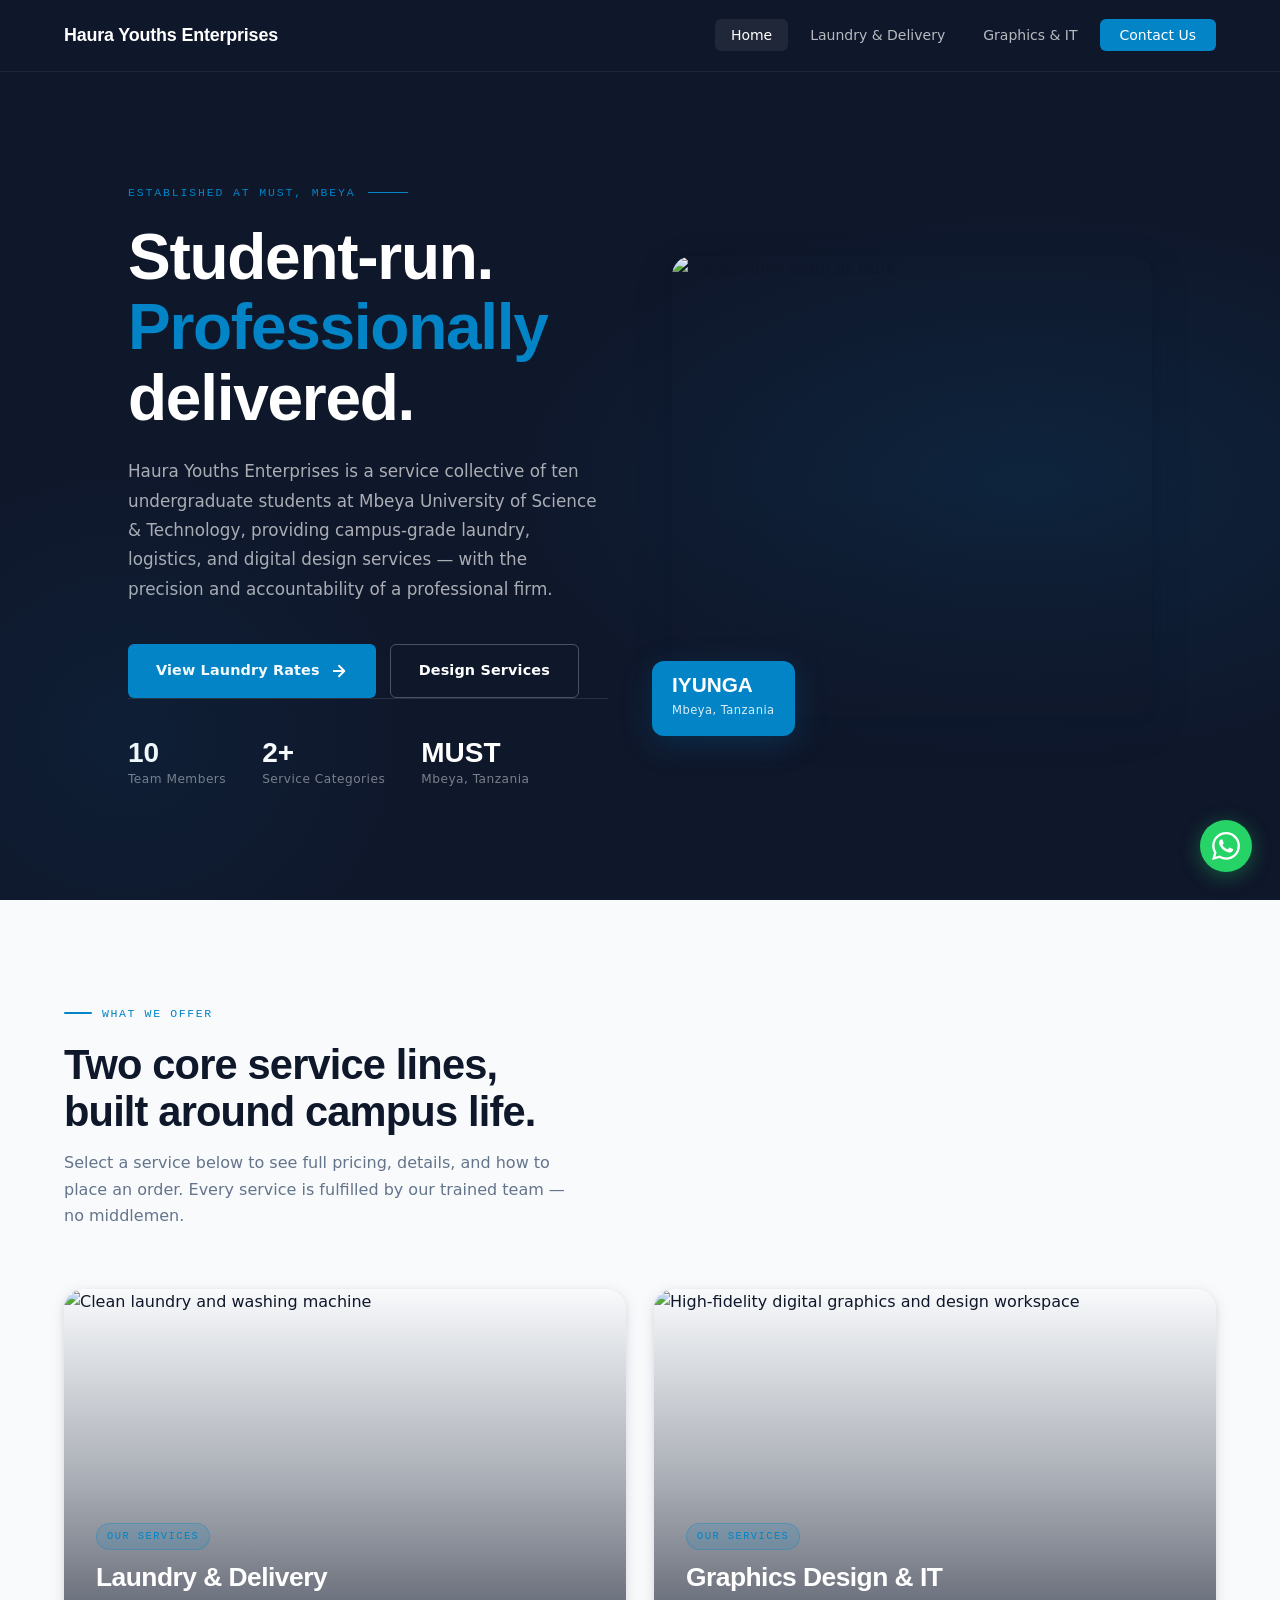
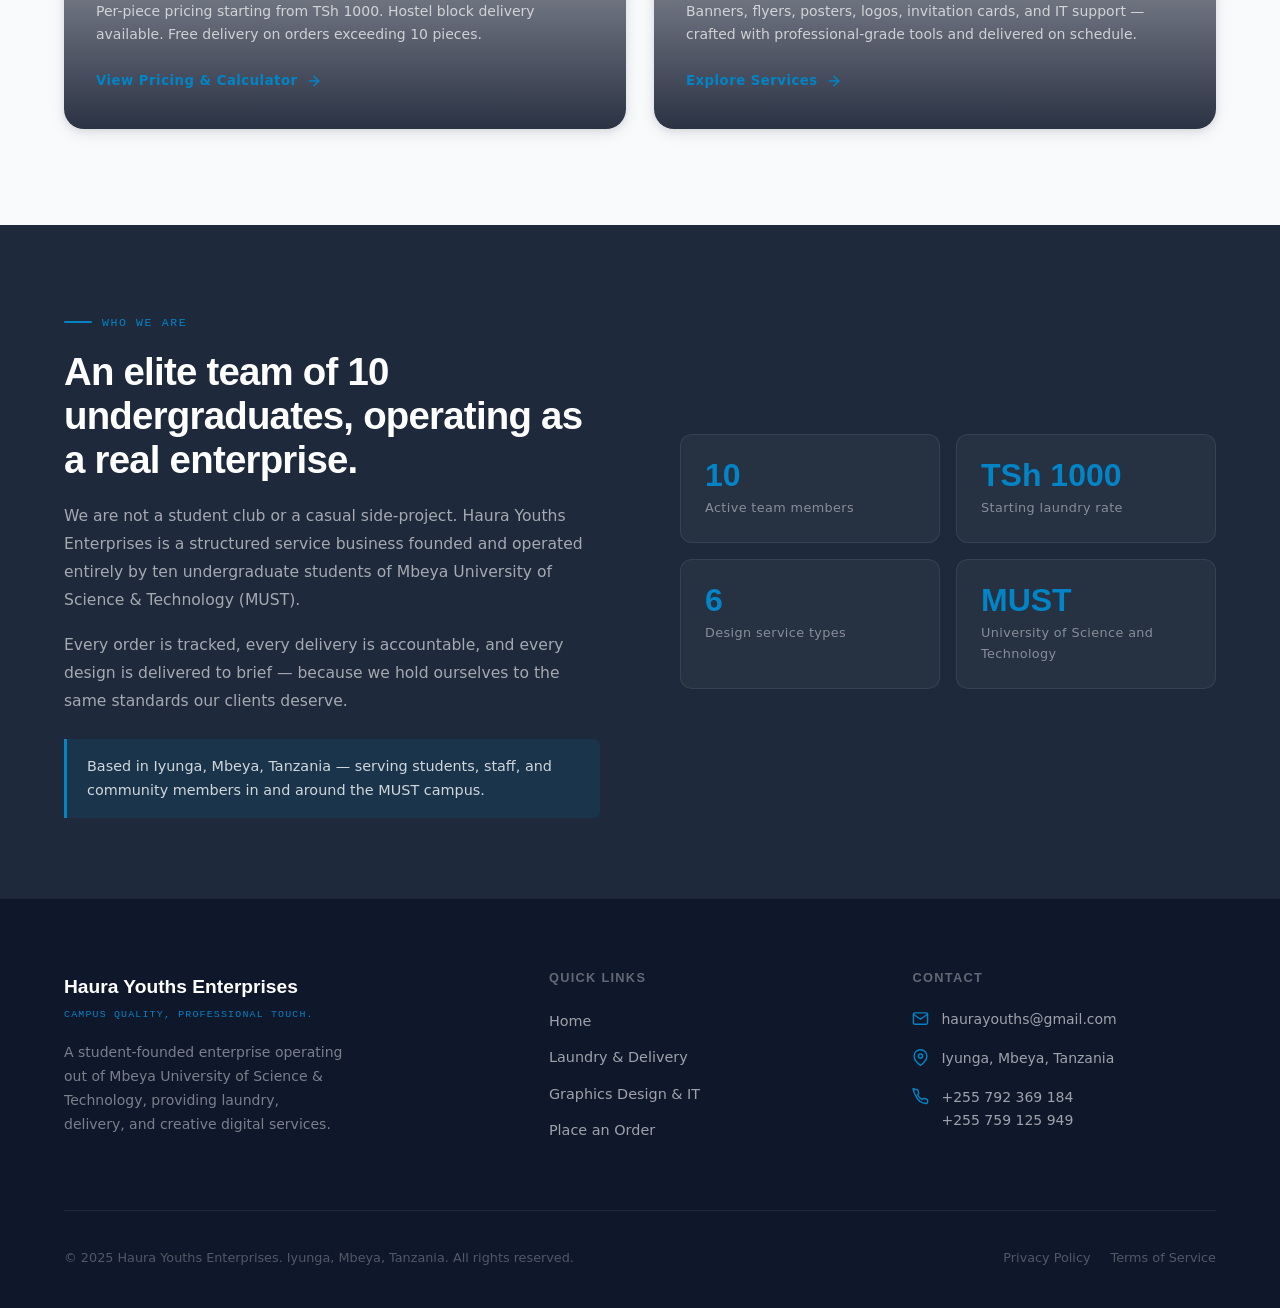
==== commit 7924ed3c: "Update phone numbers, WhatsApp links, and service labels" ====
--- a/index.html
+++ b/index.html
@@ -107,7 +107,7 @@
         />
         <div class="service-card__overlay"></div>
         <div class="service-card__content">
-          <span class="service-card__tag">Service 01</span>
+          <span class="service-card__tag">Our Services</span>
           <h3 class="service-card__title">Laundry &amp; Delivery</h3>
           <p class="service-card__desc">
             Per-piece pricing starting from TSh 1000. Hostel block delivery available. Free delivery on orders exceeding 10 pieces.
@@ -129,7 +129,7 @@
         />
         <div class="service-card__overlay"></div>
         <div class="service-card__content">
-          <span class="service-card__tag">Service 02</span>
+          <span class="service-card__tag">Our Services</span>
           <h3 class="service-card__title">Graphics Design &amp; IT</h3>
           <p class="service-card__desc">
             Banners, flyers, posters, logos, invitation cards, and IT support — crafted with professional-grade tools and delivered on schedule.
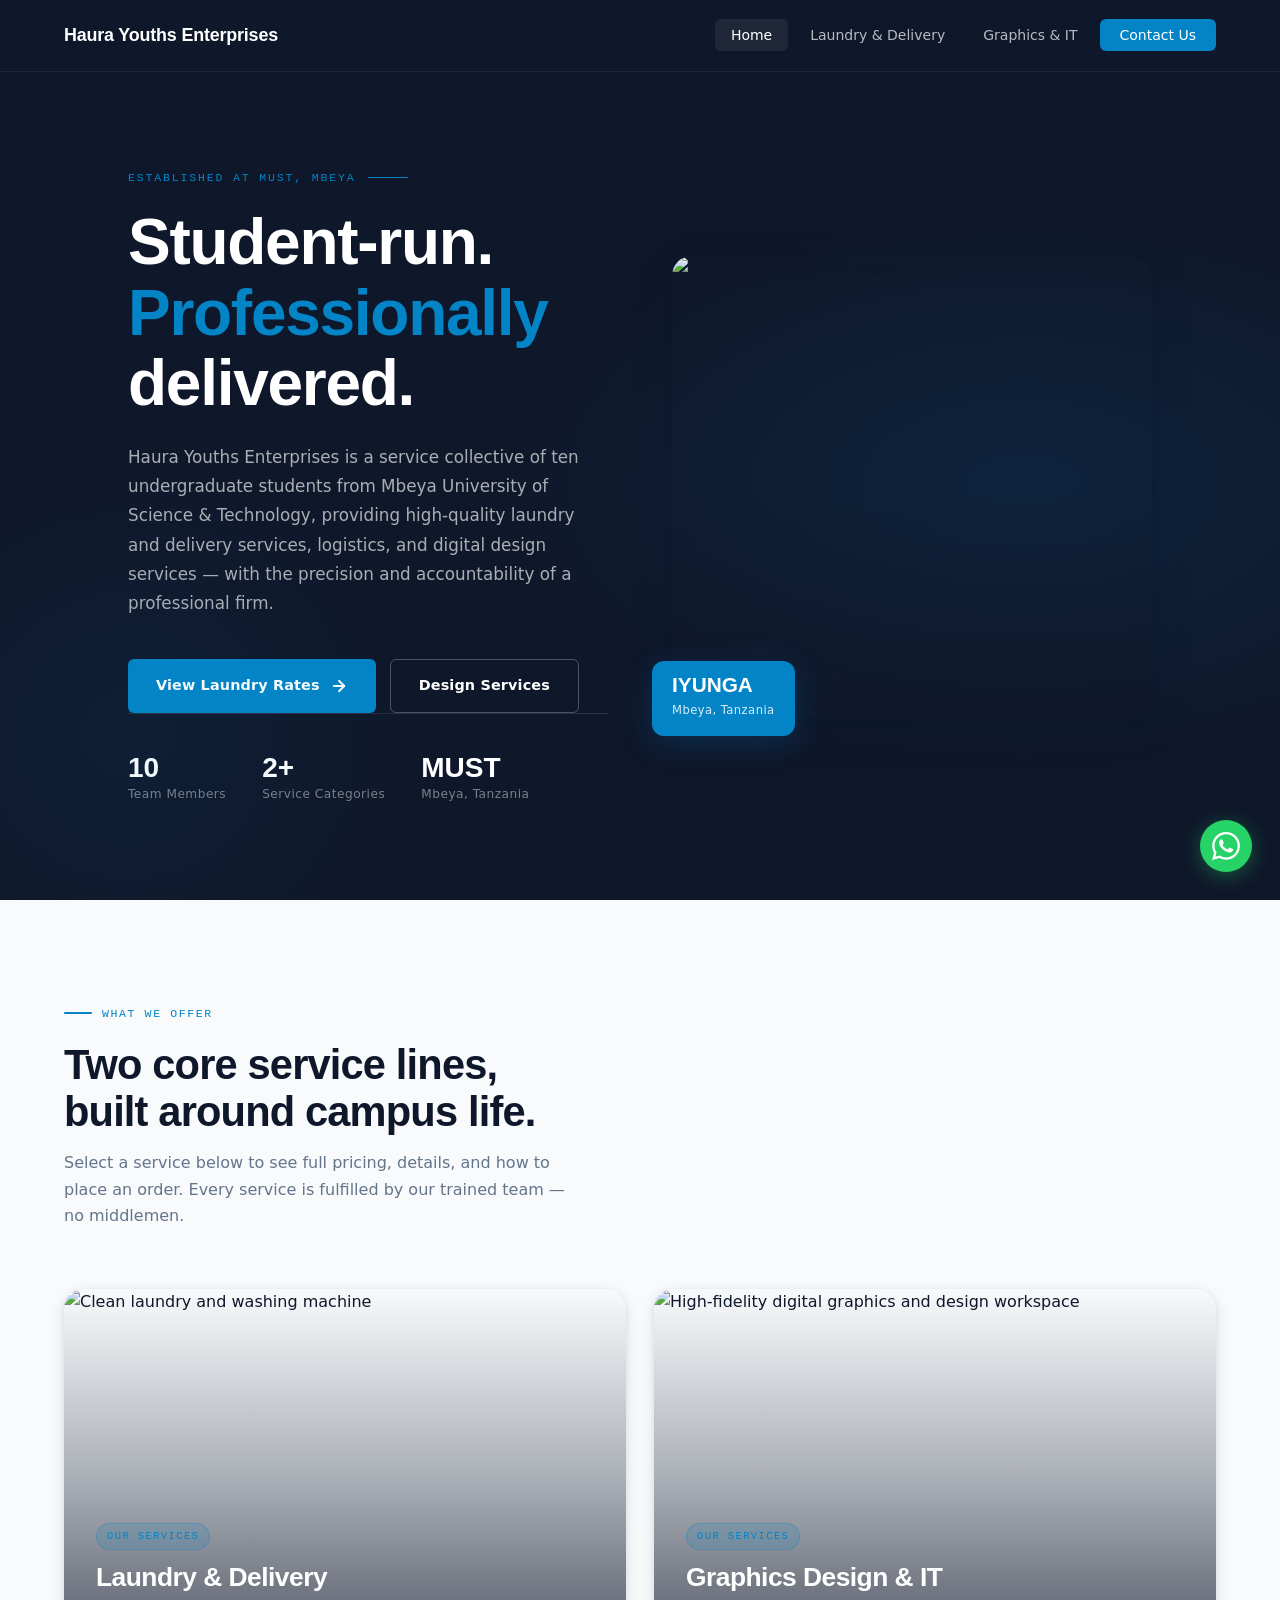
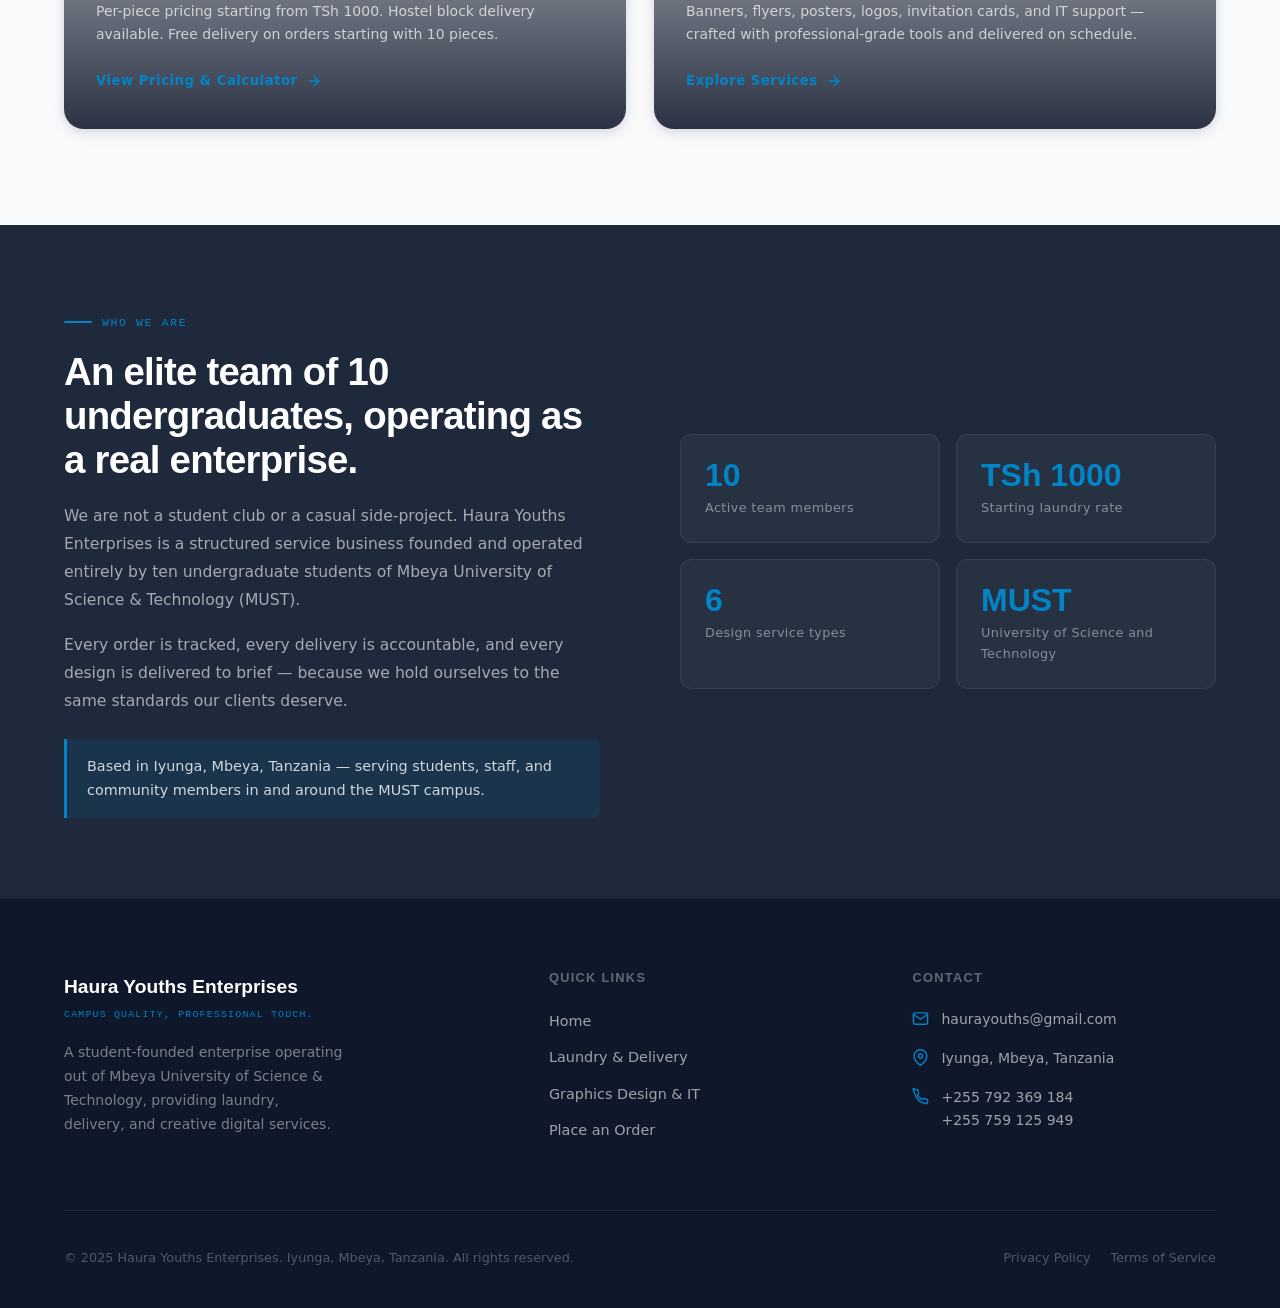
==== commit ca906747: "Update index.html Changes made" ====
--- a/index.html
+++ b/index.html
@@ -41,7 +41,7 @@
           delivered.
         </h1>
         <p class="hero__desc">
-          Haura Youths Enterprises is a service collective of ten undergraduate students at Mbeya University of Science &amp; Technology, providing campus-grade laundry, logistics, and digital design services — with the precision and accountability of a professional firm.
+          Haura Youths Enterprises is a service collective of ten undergraduate students from Mbeya University of Science &amp; Technology, providing high-quality laundry and delivery services, logistics, and digital design services — with the precision and accountability of a professional firm.
         </p>
         <div style="display: flex; gap: 14px; flex-wrap: wrap;">
           <a href="laundry.html" class="btn btn--primary">
@@ -110,7 +110,7 @@
           <span class="service-card__tag">Our Services</span>
           <h3 class="service-card__title">Laundry &amp; Delivery</h3>
           <p class="service-card__desc">
-            Per-piece pricing starting from TSh 1000. Hostel block delivery available. Free delivery on orders exceeding 10 pieces.
+            Per-piece pricing starting from TSh 1000. Hostel block delivery available. Free delivery on orders starting with 10 pieces.
           </p>
           <span class="service-card__cta">
             View Pricing &amp; Calculator
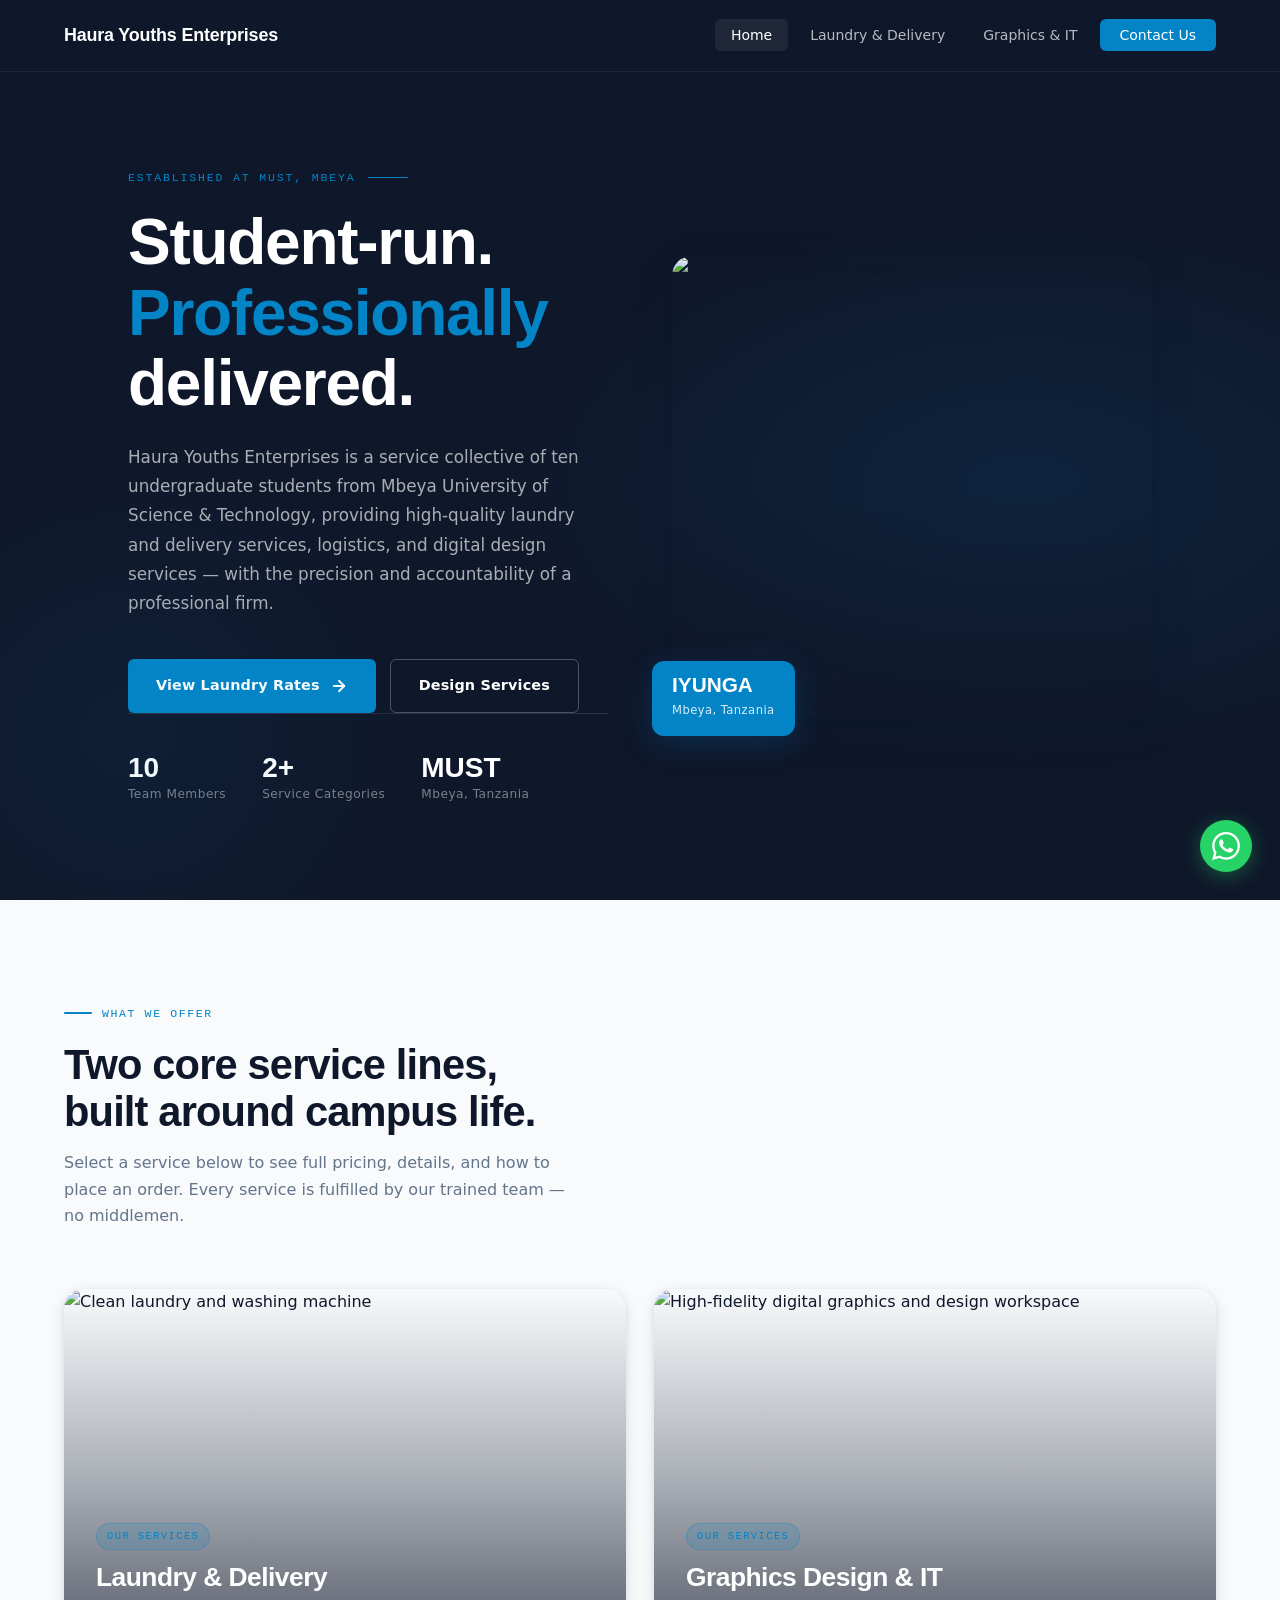
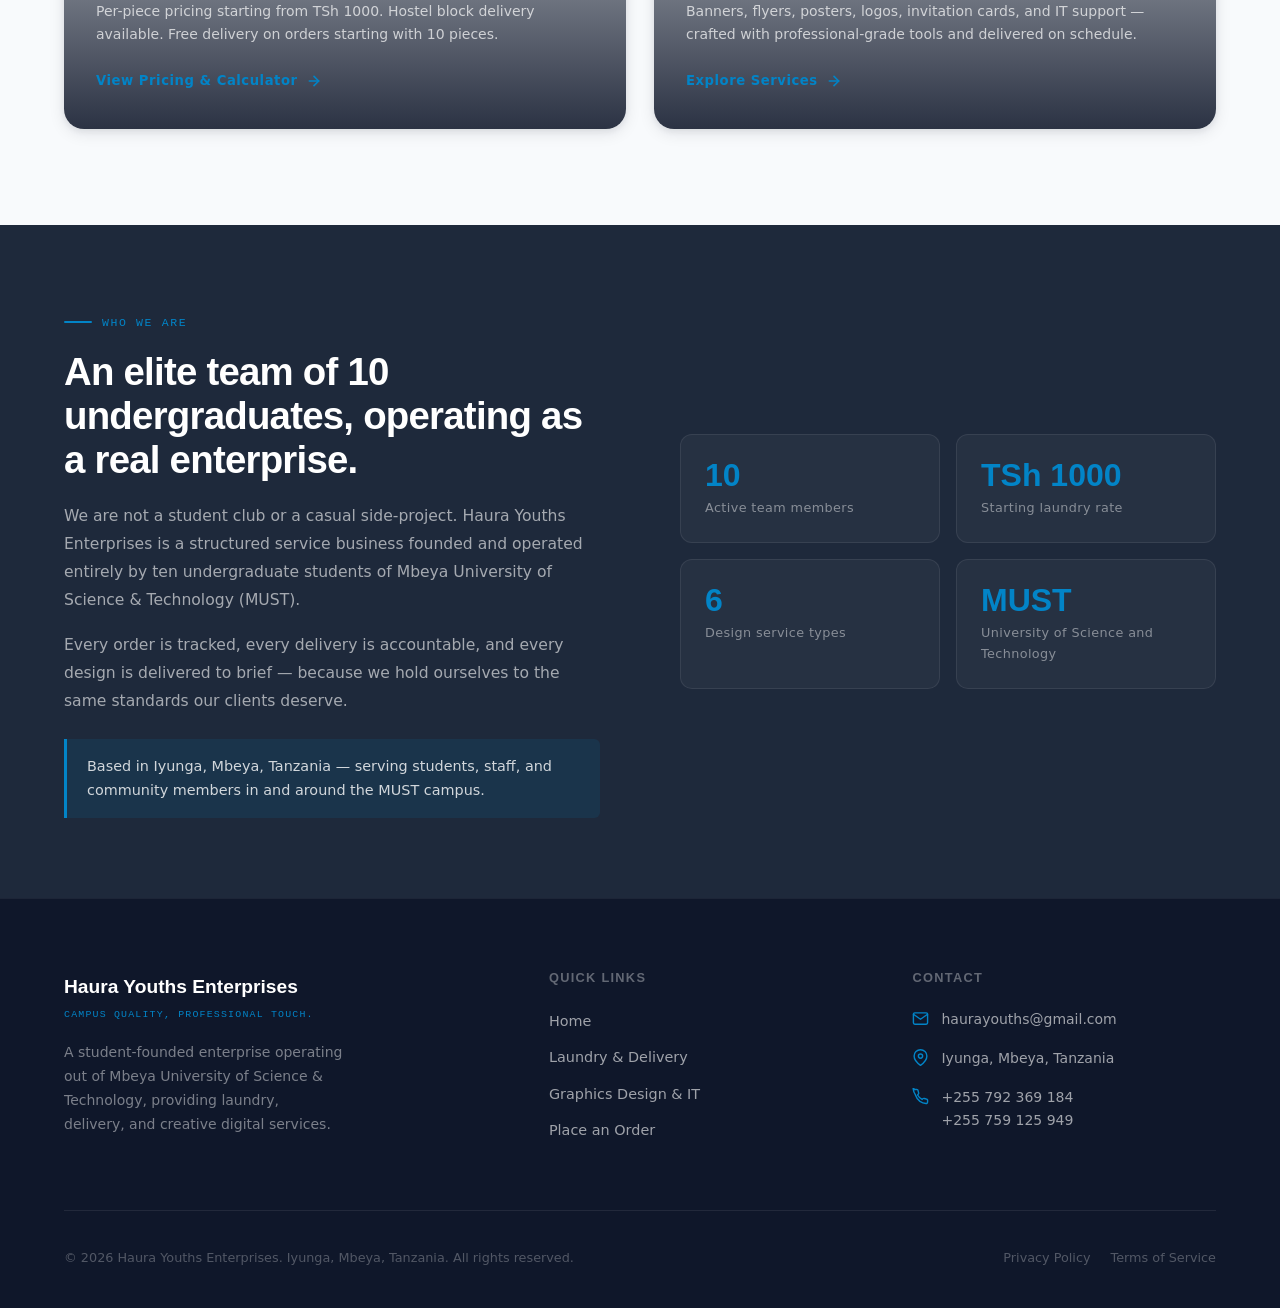
==== commit 24f059bb: "Update index.html" ====
--- a/index.html
+++ b/index.html
@@ -230,7 +230,7 @@
       </div>
 
       <div class="footer__bottom">
-        <p class="footer__copy">&copy; 2025 Haura Youths Enterprises. Iyunga, Mbeya, Tanzania. All rights reserved.</p>
+        <p class="footer__copy">&copy; 2026 Haura Youths Enterprises. Iyunga, Mbeya, Tanzania. All rights reserved.</p>
         <nav class="footer__legal" aria-label="Legal links">
           <a href="#">Privacy Policy</a>
           <a href="#">Terms of Service</a>
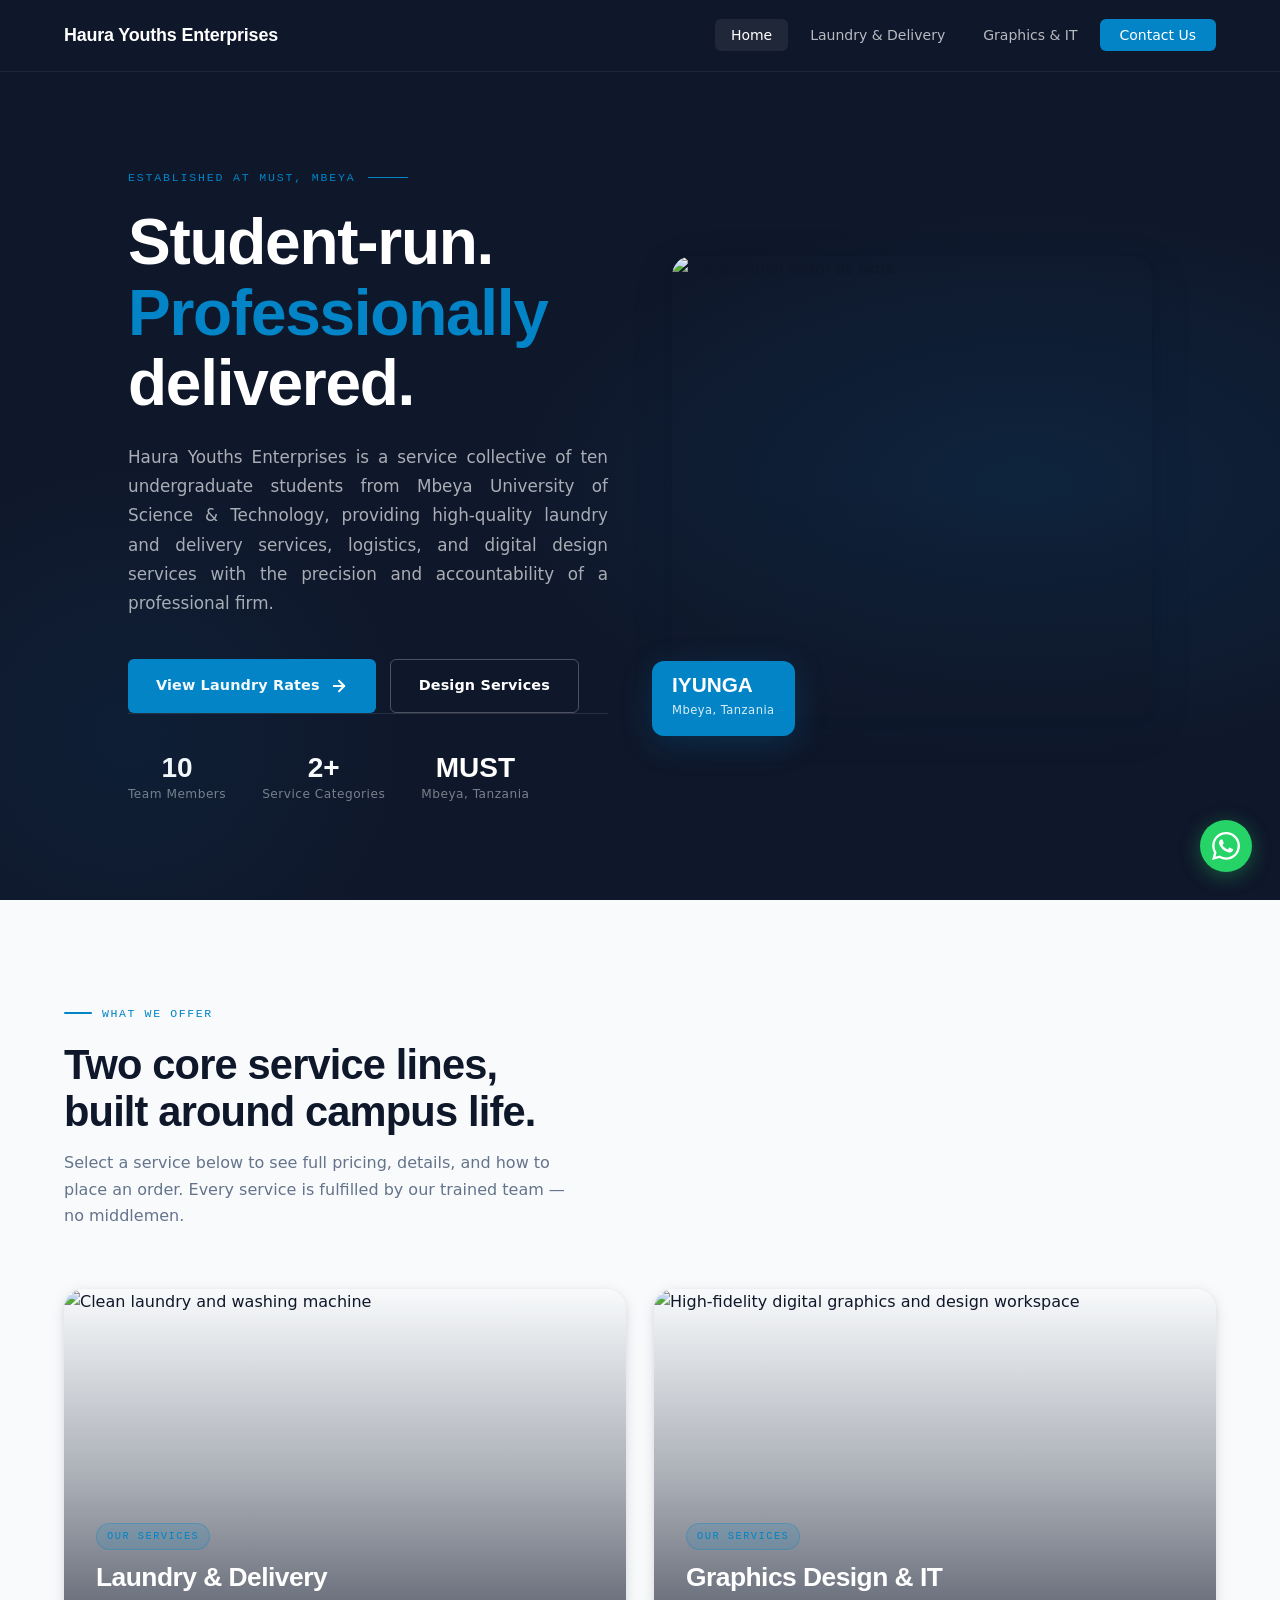
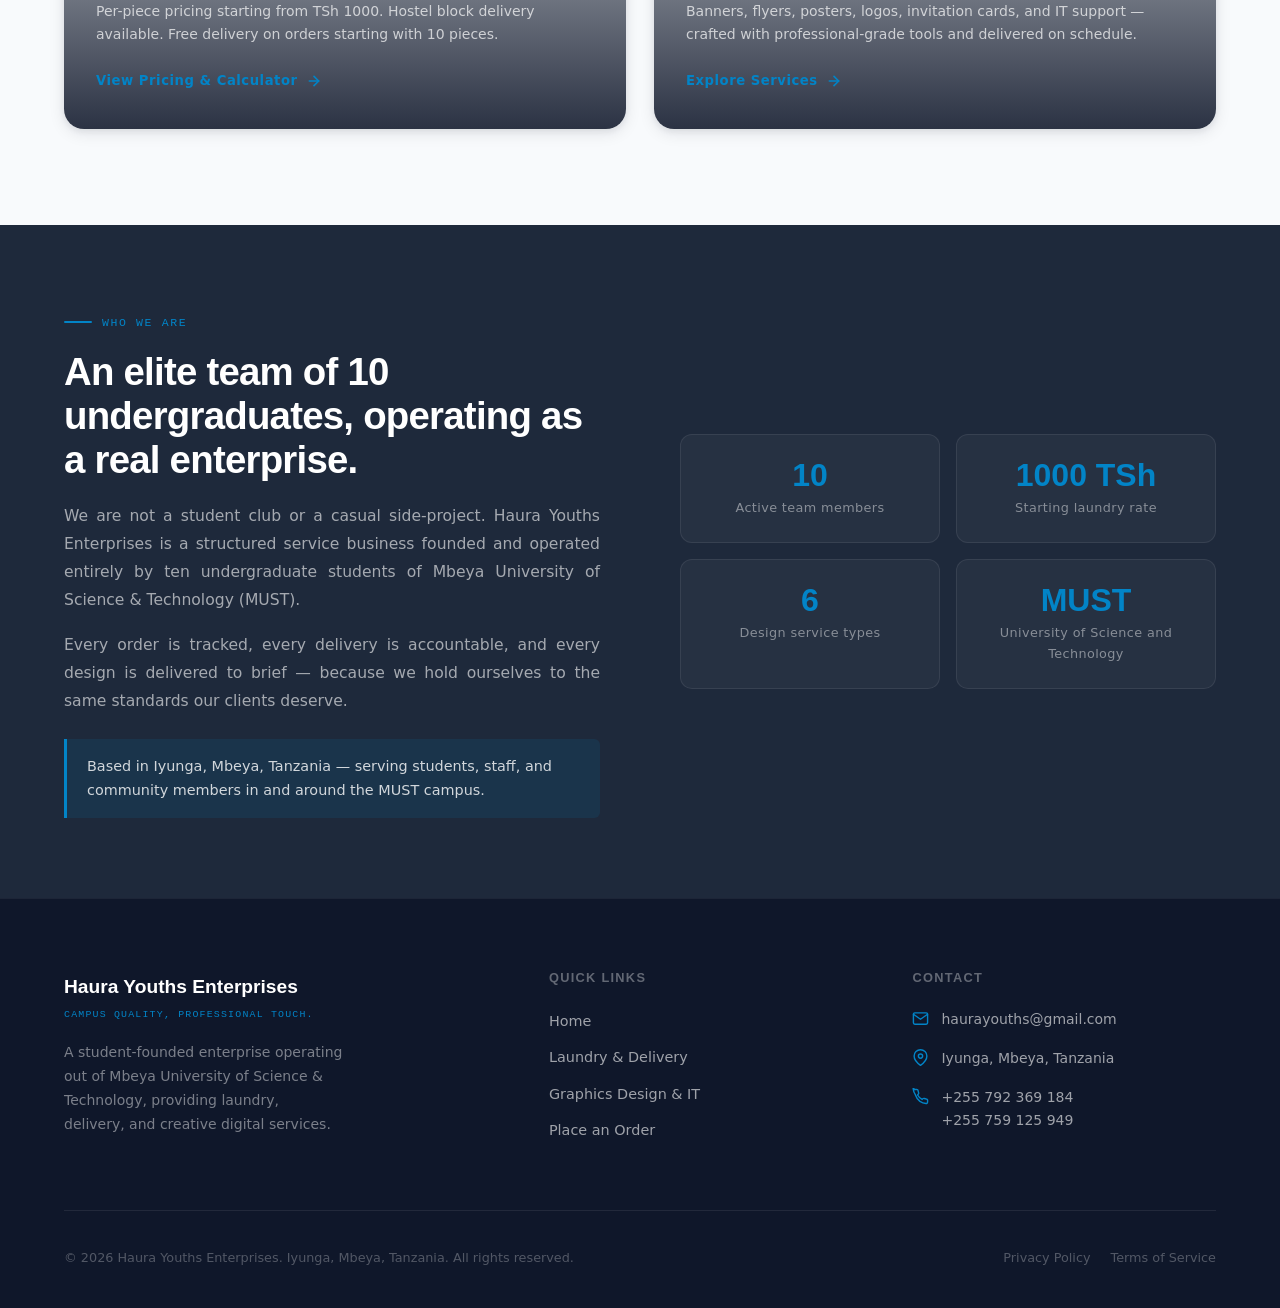
==== commit 208882b0: "Update index.html" ====
--- a/index.html
+++ b/index.html
@@ -40,10 +40,10 @@
           <span class="accent">Professionally</span><br>
           delivered.
         </h1>
-        <p class="hero__desc">
-          Haura Youths Enterprises is a service collective of ten undergraduate students from Mbeya University of Science &amp; Technology, providing high-quality laundry and delivery services, logistics, and digital design services — with the precision and accountability of a professional firm.
+        <p class="hero__desc" style="text-align: justify;">
+          Haura Youths Enterprises is a service collective of ten undergraduate students from Mbeya University of Science &amp; Technology, providing high-quality laundry and delivery services, logistics, and digital design services  with the precision and accountability of a professional firm.
         </p>
-        <div style="display: flex; gap: 14px; flex-wrap: wrap;">
+        <div style="display: flex; text-align: justify; gap: 14px; flex-wrap: wrap;">
           <a href="laundry.html" class="btn btn--primary">
             View Laundry Rates
             <svg xmlns="http://www.w3.org/2000/svg" viewBox="0 0 24 24" fill="none" stroke="currentColor" stroke-width="2.5" stroke-linecap="round" stroke-linejoin="round"><line x1="5" y1="12" x2="19" y2="12"/><polyline points="12 5 19 12 12 19"/></svg>
@@ -149,10 +149,10 @@
       <div class="reveal">
         <p class="section-label">Who We Are</p>
         <h2 class="about-strip__title" id="about-title">An elite team of 10 undergraduates, operating as a real enterprise.</h2>
-        <p class="about-strip__text">
+        <p class="about-strip__text" style="text-align: justify;">
           We are not a student club or a casual side-project. Haura Youths Enterprises is a structured service business founded and operated entirely by ten undergraduate students of Mbeya University of Science &amp; Technology (MUST).
         </p>
-        <p class="about-strip__text">
+        <p class="about-strip__text" style="text-align: justify;">
           Every order is tracked, every delivery is accountable, and every design is delivered to brief — because we hold ourselves to the same standards our clients deserve.
         </p>
         <div class="about-strip__highlight">
@@ -162,20 +162,20 @@
 
       <div class="about-strip__grid reveal reveal-delay-2">
         <div class="about-stat-card">
-          <div class="about-stat-card__num">10</div>
-          <div class="about-stat-card__label">Active team members</div>
-        </div>
-        <div class="about-stat-card">
-          <div class="about-stat-card__num">TSh 1000</div>
-          <div class="about-stat-card__label">Starting laundry rate</div>
-        </div>
-        <div class="about-stat-card">
-          <div class="about-stat-card__num">6</div>
-          <div class="about-stat-card__label">Design service types</div>
-        </div>
-        <div class="about-stat-card">
-          <div class="about-stat-card__num">MUST</div>
-          <div class="about-stat-card__label">University of Science and Technology</div>
+          <div class="about-stat-card__num" style="text-align: center;">10</div>
+          <div class="about-stat-card__label" style="text-align: center;">Active team members</div>
+        </div>
+        <div class="about-stat-card">
+          <div class="about-stat-card__num" style="text-align: center;">1000 TSh</div>
+          <div class="about-stat-card__label" style="text-align: center;  ">Starting laundry rate</div>
+        </div>
+        <div class="about-stat-card">
+          <div class="about-stat-card__num" style="text-align: center;">6</div>
+          <div class="about-stat-card__label" style="text-align: center;">Design service types</div>
+        </div>
+        <div class="about-stat-card">
+          <div class="about-stat-card__num" style="text-align: center;">MUST</div>
+          <div class="about-stat-card__label" style="text-align: center;">University of Science and Technology</div>
         </div>
       </div>
     </div>
--- a/css/style.css
+++ b/css/style.css
@@ -323,6 +323,7 @@
   display: flex;
   flex-direction: column;
   gap: 2px;
+  align-items: center;
 }
 
 .stat__number {
